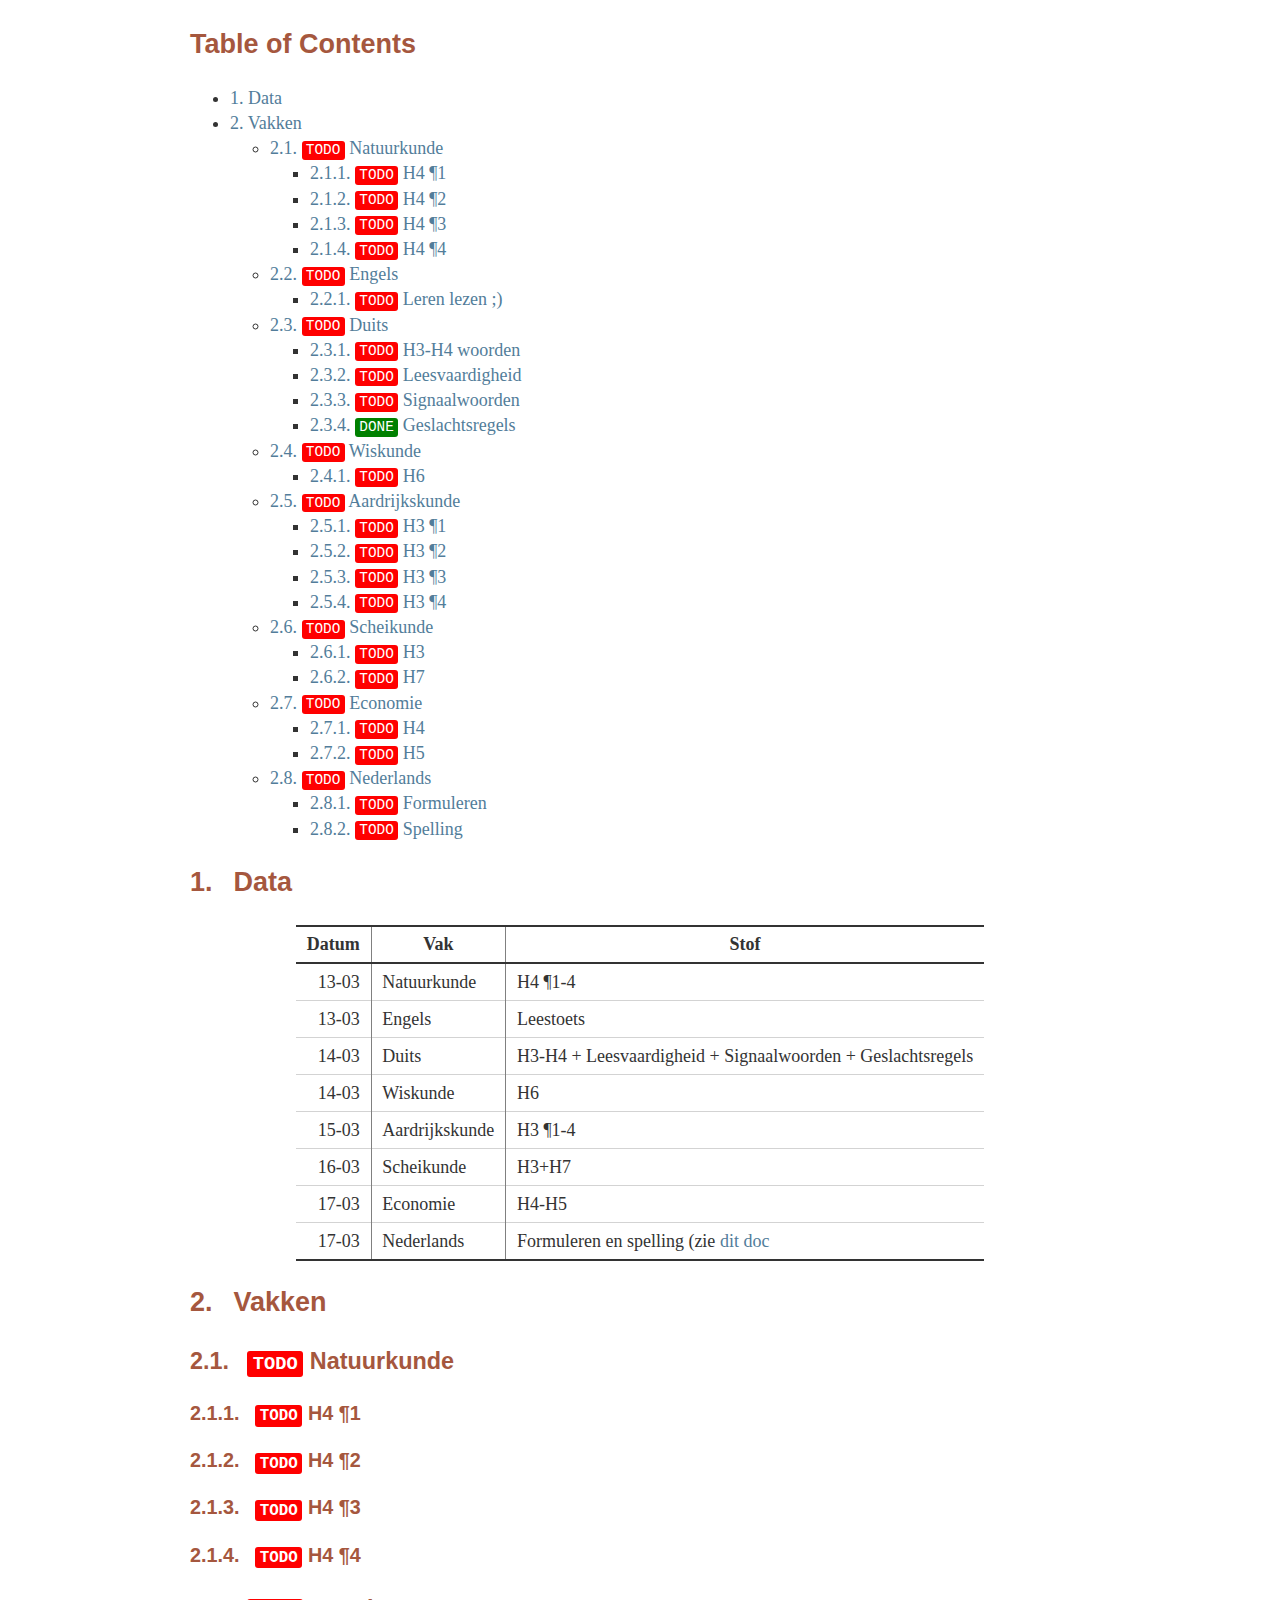
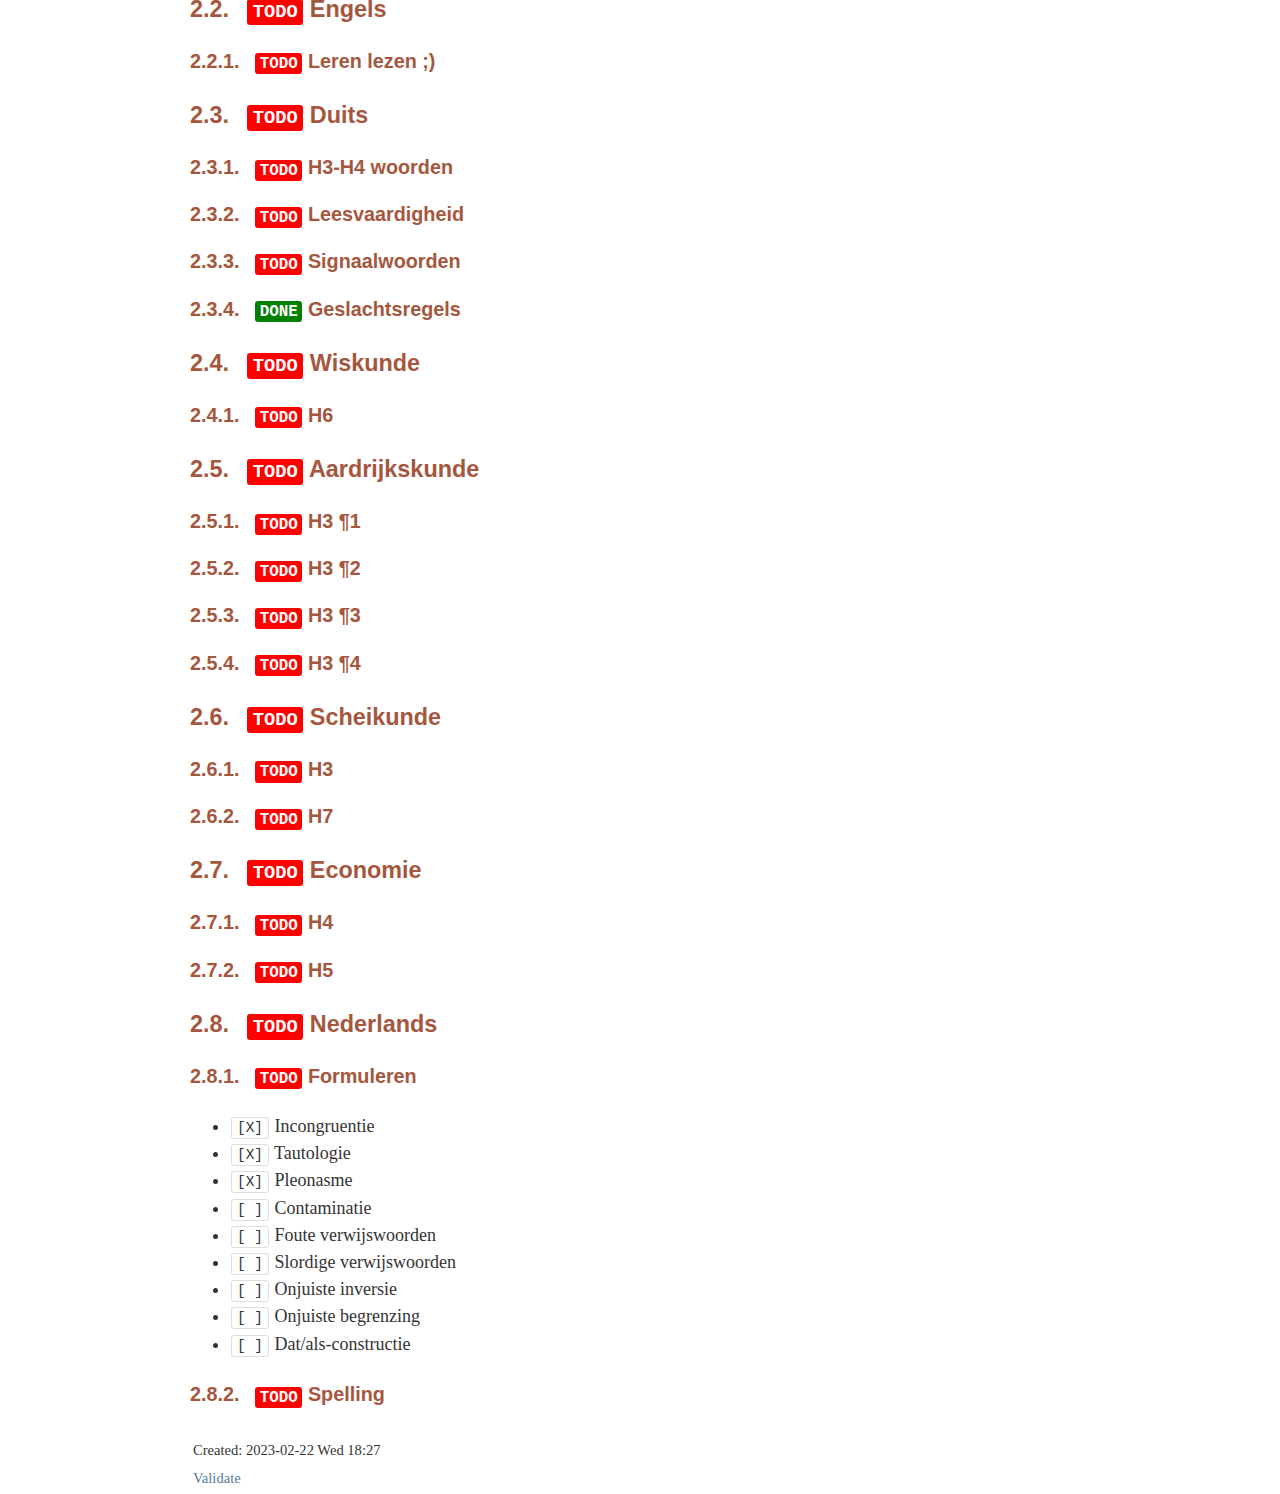
==== 2023/PWW2Plan.html @ 42208f1a "PWW2 plan added" ====
<?xml version="1.0" encoding="utf-8"?>
<!DOCTYPE html PUBLIC "-//W3C//DTD XHTML 1.0 Strict//EN"
"http://www.w3.org/TR/xhtml1/DTD/xhtml1-strict.dtd">
<html xmlns="http://www.w3.org/1999/xhtml" lang="en" xml:lang="en">
<head>
<!-- 2023-02-22 Wed 18:27 -->
<meta http-equiv="Content-Type" content="text/html;charset=utf-8" />
<meta name="viewport" content="width=device-width, initial-scale=1" />
<title>&lrm;</title>
<meta name="generator" content="Org Mode" />
<style>
  #content { max-width: 60em; margin: auto; }
  .title  { text-align: center;
             margin-bottom: .2em; }
  .subtitle { text-align: center;
              font-size: medium;
              font-weight: bold;
              margin-top:0; }
  .todo   { font-family: monospace; color: red; }
  .done   { font-family: monospace; color: green; }
  .priority { font-family: monospace; color: orange; }
  .tag    { background-color: #eee; font-family: monospace;
            padding: 2px; font-size: 80%; font-weight: normal; }
  .timestamp { color: #bebebe; }
  .timestamp-kwd { color: #5f9ea0; }
  .org-right  { margin-left: auto; margin-right: 0px;  text-align: right; }
  .org-left   { margin-left: 0px;  margin-right: auto; text-align: left; }
  .org-center { margin-left: auto; margin-right: auto; text-align: center; }
  .underline { text-decoration: underline; }
  #postamble p, #preamble p { font-size: 90%; margin: .2em; }
  p.verse { margin-left: 3%; }
  pre {
    border: 1px solid #e6e6e6;
    border-radius: 3px;
    background-color: #f2f2f2;
    padding: 8pt;
    font-family: monospace;
    overflow: auto;
    margin: 1.2em;
  }
  pre.src {
    position: relative;
    overflow: auto;
  }
  pre.src:before {
    display: none;
    position: absolute;
    top: -8px;
    right: 12px;
    padding: 3px;
    color: #555;
    background-color: #f2f2f299;
  }
  pre.src:hover:before { display: inline; margin-top: 14px;}
  /* Languages per Org manual */
  pre.src-asymptote:before { content: 'Asymptote'; }
  pre.src-awk:before { content: 'Awk'; }
  pre.src-authinfo::before { content: 'Authinfo'; }
  pre.src-C:before { content: 'C'; }
  /* pre.src-C++ doesn't work in CSS */
  pre.src-clojure:before { content: 'Clojure'; }
  pre.src-css:before { content: 'CSS'; }
  pre.src-D:before { content: 'D'; }
  pre.src-ditaa:before { content: 'ditaa'; }
  pre.src-dot:before { content: 'Graphviz'; }
  pre.src-calc:before { content: 'Emacs Calc'; }
  pre.src-emacs-lisp:before { content: 'Emacs Lisp'; }
  pre.src-fortran:before { content: 'Fortran'; }
  pre.src-gnuplot:before { content: 'gnuplot'; }
  pre.src-haskell:before { content: 'Haskell'; }
  pre.src-hledger:before { content: 'hledger'; }
  pre.src-java:before { content: 'Java'; }
  pre.src-js:before { content: 'Javascript'; }
  pre.src-latex:before { content: 'LaTeX'; }
  pre.src-ledger:before { content: 'Ledger'; }
  pre.src-lisp:before { content: 'Lisp'; }
  pre.src-lilypond:before { content: 'Lilypond'; }
  pre.src-lua:before { content: 'Lua'; }
  pre.src-matlab:before { content: 'MATLAB'; }
  pre.src-mscgen:before { content: 'Mscgen'; }
  pre.src-ocaml:before { content: 'Objective Caml'; }
  pre.src-octave:before { content: 'Octave'; }
  pre.src-org:before { content: 'Org mode'; }
  pre.src-oz:before { content: 'OZ'; }
  pre.src-plantuml:before { content: 'Plantuml'; }
  pre.src-processing:before { content: 'Processing.js'; }
  pre.src-python:before { content: 'Python'; }
  pre.src-R:before { content: 'R'; }
  pre.src-ruby:before { content: 'Ruby'; }
  pre.src-sass:before { content: 'Sass'; }
  pre.src-scheme:before { content: 'Scheme'; }
  pre.src-screen:before { content: 'Gnu Screen'; }
  pre.src-sed:before { content: 'Sed'; }
  pre.src-sh:before { content: 'shell'; }
  pre.src-sql:before { content: 'SQL'; }
  pre.src-sqlite:before { content: 'SQLite'; }
  /* additional languages in org.el's org-babel-load-languages alist */
  pre.src-forth:before { content: 'Forth'; }
  pre.src-io:before { content: 'IO'; }
  pre.src-J:before { content: 'J'; }
  pre.src-makefile:before { content: 'Makefile'; }
  pre.src-maxima:before { content: 'Maxima'; }
  pre.src-perl:before { content: 'Perl'; }
  pre.src-picolisp:before { content: 'Pico Lisp'; }
  pre.src-scala:before { content: 'Scala'; }
  pre.src-shell:before { content: 'Shell Script'; }
  pre.src-ebnf2ps:before { content: 'ebfn2ps'; }
  /* additional language identifiers per "defun org-babel-execute"
       in ob-*.el */
  pre.src-cpp:before  { content: 'C++'; }
  pre.src-abc:before  { content: 'ABC'; }
  pre.src-coq:before  { content: 'Coq'; }
  pre.src-groovy:before  { content: 'Groovy'; }
  /* additional language identifiers from org-babel-shell-names in
     ob-shell.el: ob-shell is the only babel language using a lambda to put
     the execution function name together. */
  pre.src-bash:before  { content: 'bash'; }
  pre.src-csh:before  { content: 'csh'; }
  pre.src-ash:before  { content: 'ash'; }
  pre.src-dash:before  { content: 'dash'; }
  pre.src-ksh:before  { content: 'ksh'; }
  pre.src-mksh:before  { content: 'mksh'; }
  pre.src-posh:before  { content: 'posh'; }
  /* Additional Emacs modes also supported by the LaTeX listings package */
  pre.src-ada:before { content: 'Ada'; }
  pre.src-asm:before { content: 'Assembler'; }
  pre.src-caml:before { content: 'Caml'; }
  pre.src-delphi:before { content: 'Delphi'; }
  pre.src-html:before { content: 'HTML'; }
  pre.src-idl:before { content: 'IDL'; }
  pre.src-mercury:before { content: 'Mercury'; }
  pre.src-metapost:before { content: 'MetaPost'; }
  pre.src-modula-2:before { content: 'Modula-2'; }
  pre.src-pascal:before { content: 'Pascal'; }
  pre.src-ps:before { content: 'PostScript'; }
  pre.src-prolog:before { content: 'Prolog'; }
  pre.src-simula:before { content: 'Simula'; }
  pre.src-tcl:before { content: 'tcl'; }
  pre.src-tex:before { content: 'TeX'; }
  pre.src-plain-tex:before { content: 'Plain TeX'; }
  pre.src-verilog:before { content: 'Verilog'; }
  pre.src-vhdl:before { content: 'VHDL'; }
  pre.src-xml:before { content: 'XML'; }
  pre.src-nxml:before { content: 'XML'; }
  /* add a generic configuration mode; LaTeX export needs an additional
     (add-to-list 'org-latex-listings-langs '(conf " ")) in .emacs */
  pre.src-conf:before { content: 'Configuration File'; }

  table { border-collapse:collapse; }
  caption.t-above { caption-side: top; }
  caption.t-bottom { caption-side: bottom; }
  td, th { vertical-align:top;  }
  th.org-right  { text-align: center;  }
  th.org-left   { text-align: center;   }
  th.org-center { text-align: center; }
  td.org-right  { text-align: right;  }
  td.org-left   { text-align: left;   }
  td.org-center { text-align: center; }
  dt { font-weight: bold; }
  .footpara { display: inline; }
  .footdef  { margin-bottom: 1em; }
  .figure { padding: 1em; }
  .figure p { text-align: center; }
  .equation-container {
    display: table;
    text-align: center;
    width: 100%;
  }
  .equation {
    vertical-align: middle;
  }
  .equation-label {
    display: table-cell;
    text-align: right;
    vertical-align: middle;
  }
  .inlinetask {
    padding: 10px;
    border: 2px solid gray;
    margin: 10px;
    background: #ffffcc;
  }
  #org-div-home-and-up
   { text-align: right; font-size: 70%; white-space: nowrap; }
  textarea { overflow-x: auto; }
  .linenr { font-size: smaller }
  .code-highlighted { background-color: #ffff00; }
  .org-info-js_info-navigation { border-style: none; }
  #org-info-js_console-label
    { font-size: 10px; font-weight: bold; white-space: nowrap; }
  .org-info-js_search-highlight
    { background-color: #ffff00; color: #000000; font-weight: bold; }
  .org-svg { }
</style>
<style type="text/css">
html{font-family:sans-serif;line-height:1.15;-ms-text-size-adjust:100%;-webkit-text-size-adjust:100%}body{margin:0}article,aside,details,figcaption,figure,footer,header,main,menu,nav,section,summary{display:block}audio,canvas,progress,video{display:inline-block}audio:not([controls]){display:none;height:0}progress{vertical-align:baseline}[hidden],template{display:none}a{background-color:transparent;-webkit-text-decoration-skip:objects}a:active,a:hover{outline-width:0}abbr[title]{border-bottom:none;text-decoration:underline;text-decoration:underline dotted}b,strong{font-weight:inherit;font-weight:bolder}dfn{font-style:italic}h1{font-size:2em;margin:.67em 0}mark{background-color:#ff0;color:#000}small{font-size:80%}sub,sup{font-size:75%;line-height:0;position:relative;vertical-align:baseline}sub{bottom:-.25em}sup{top:-.5em}img{border-style:none}svg:not(:root){overflow:hidden}code,kbd,pre,samp{font-family:monospace,monospace;font-size:1em}figure{margin:1em 40px}hr{box-sizing:content-box;height:0;overflow:visible}button,input,optgroup,select,textarea{font:inherit;margin:0}optgroup{font-weight:700}button,input{overflow:visible}button,select{text-transform:none}[type=reset],[type=submit],button,html [type=button]{-webkit-appearance:button}[type=button]::-moz-focus-inner,[type=reset]::-moz-focus-inner,[type=submit]::-moz-focus-inner,button::-moz-focus-inner{border-style:none;padding:0}[type=button]:-moz-focusring,[type=reset]:-moz-focusring,[type=submit]:-moz-focusring,button:-moz-focusring{outline:1px dotted ButtonText}fieldset{border:1px solid silver;margin:0 2px;padding:.35em .625em .75em}legend{box-sizing:border-box;color:inherit;display:table;max-width:100%;padding:0;white-space:normal}textarea{overflow:auto}[type=checkbox],[type=radio]{box-sizing:border-box;padding:0}[type=number]::-webkit-inner-spin-button,[type=number]::-webkit-outer-spin-button{height:auto}[type=search]{-webkit-appearance:textfield;outline-offset:-2px}[type=search]::-webkit-search-cancel-button,[type=search]::-webkit-search-decoration{-webkit-appearance:none}::-webkit-input-placeholder{color:inherit;opacity:.54}::-webkit-file-upload-button{-webkit-appearance:button;font:inherit}body{color:#000;background-color:#fff}.org-alert-high{color:#ff8c00;font-weight:700}.org-alert-low{color:#00008b}.org-alert-moderate{color:gold;font-weight:700}.org-alert-saved-fringe{background-color:#f2f2f2}.org-alert-trivial{color:Dark purple}.org-alert-urgent{color:red;font-weight:700}.org-anzu-match-1{color:#000;background-color:#7fffd4}.org-anzu-match-2{color:#000;background-color:#00ff7f}.org-anzu-match-3{color:#000;background-color:#ff0}.org-anzu-mode-line,.org-anzu-mode-line-no-match{color:#008b00;font-weight:700}.org-anzu-replace-highlight{color:#b0e2ff;background-color:#cd00cd}.org-anzu-replace-to{color:red}.org-bbdb-field-name{color:sienna}.org-bbdb-name{color:#00f}.org-bbdb-organization{color:#b22222}.org-beacon-fallback-background{background-color:#000}.org-biblio-results-header{color:#483d8b;font-size:150%;font-weight:700}.org-bold{font-weight:700}.org-bold-italic{font-weight:700;font-style:italic}.org-bookmark-menu-bookmark{font-weight:700}.org-bookmark-menu-heading{color:#228b22}.org-buffer-menu-buffer{font-weight:700}.org-builtin{color:#483d8b}.org-button{color:#3a5fcd;text-decoration:underline}.org-c-annotation{color:#008b8b}.org-cal-china-x-general-holiday{background-color:#228b22}.org-cal-china-x-important-holiday{background-color:#8b0000}.org-calendar-iso-week{color:pink;font-weight:700}.org-calendar-iso-week-header{color:#0ff}.org-calendar-month-header{color:#00f}.org-calendar-today{text-decoration:underline}.org-calendar-weekday-header{color:#008b8b}.org-calendar-weekend-header{color:#b22222}.org-comint-highlight-input{font-weight:700}.org-comint-highlight-prompt{color:#0000cd}.org-comment,.org-comment-delimiter{color:#b22222}.org-compilation-column-number{color:#8b2252}.org-compilation-error{color:red;font-weight:700}.org-compilation-info{color:#228b22;font-weight:700}.org-compilation-line-number{color:#a020f0}.org-compilation-mode-line-exit{color:#228b22;font-weight:700}.org-compilation-mode-line-fail{color:red;font-weight:700}.org-compilation-mode-line-run,.org-compilation-warning{color:#ff8c00;font-weight:700}.org-completions-annotations{font-style:italic}.org-completions-first-difference{font-weight:700}.org-constant{color:#008b8b}.org-cursor{background-color:#eead0e}.org-custom-button{color:#000;background-color:#d3d3d3}.org-custom-button-mouse{color:#000;background-color:#e5e5e5}.org-custom-button-pressed{color:#000;background-color:#d3d3d3}.org-custom-button-pressed-unraised{color:#8b008b;text-decoration:underline}.org-custom-button-unraised{text-decoration:underline}.org-custom-changed{color:#fff;background-color:#00f}.org-custom-comment{background-color:#d9d9d9}.org-custom-comment-tag{color:#00008b}.org-custom-face-tag{color:#00f;font-weight:700}.org-custom-group-subtitle{font-weight:700}.org-custom-group-tag{color:#00f;font-size:120%;font-weight:700}.org-custom-group-tag-1{color:red;font-size:120%;font-weight:700}.org-custom-invalid{color:#ff0;background-color:red}.org-custom-link{color:#3a5fcd;text-decoration:underline}.org-custom-modified{color:#fff;background-color:#00f}.org-custom-rogue{color:pink;background-color:#000}.org-custom-saved{text-decoration:underline}.org-custom-set{color:#00f;background-color:#fff}.org-custom-state{color:#006400}.org-custom-themed{color:#fff;background-color:#00f}.org-custom-variable-button{font-weight:700;text-decoration:underline}.org-custom-variable-tag{color:#00f;font-weight:700}.org-custom-visibility{color:#3a5fcd;font-size:80%;text-decoration:underline}.org-diary{color:red}.org-diary-anniversary{color:#a020f0}.org-diary-time{color:sienna}.org-dired-async-failures{color:red}.org-dired-async-message{color:#ff0}.org-dired-async-mode-message{color:gold}.org-dired-directory{color:#00f}.org-dired-flagged{color:red;font-weight:700}.org-dired-header{color:#228b22}.org-dired-ignored{color:#7f7f7f}.org-dired-mark{color:#008b8b}.org-dired-marked{color:#ff8c00;font-weight:700}.org-dired-perm-write{color:#b22222}.org-dired-symlink{color:#a020f0}.org-dired-warning{color:red;font-weight:700}.org-doc{color:#8b2252}.org-eldoc-highlight-function-argument{font-weight:700}.org-epa-field-body{font-style:italic}.org-epa-field-name,.org-epa-mark{font-weight:700}.org-epa-mark{color:red}.org-epa-string{color:#00008b}.org-epa-validity-disabled{font-style:italic}.org-epa-validity-high{font-weight:700}.org-epa-validity-low,.org-epa-validity-medium{font-style:italic}.org-error{color:red;font-weight:700}.org-escape-glyph{color:brown}.org-evil-ex-commands{font-style:italic;text-decoration:underline}.org-evil-ex-info{color:red;font-style:italic}.org-evil-ex-lazy-highlight{background-color:#afeeee}.org-evil-ex-search{color:#b0e2ff;background-color:#cd00cd}.org-evil-ex-substitute-matches{background-color:#afeeee}.org-evil-ex-substitute-replacement{color:red;text-decoration:underline}.org-ffap{background-color:#b4eeb4}.org-file-name-shadow{color:#7f7f7f}.org-flycheck-error{text-decoration:underline}.org-flycheck-error-list-checker-name{color:#00f}.org-flycheck-error-list-column-number{color:#008b8b}.org-flycheck-error-list-error{color:red;font-weight:700}.org-flycheck-error-list-filename{color:sienna}.org-flycheck-error-list-highlight{background-color:#b4eeb4}.org-flycheck-error-list-id,.org-flycheck-error-list-id-with-explainer{color:#228b22}.org-flycheck-error-list-info{color:#228b22;font-weight:700}.org-flycheck-error-list-line-number{color:#008b8b}.org-flycheck-error-list-warning{color:#ff8c00;font-weight:700}.org-flycheck-fringe-error{color:red;font-weight:700}.org-flycheck-fringe-info{color:#228b22;font-weight:700}.org-flycheck-fringe-warning{color:#ff8c00;font-weight:700}.org-flycheck-info,.org-flycheck-warning,.org-flyspell-duplicate,.org-flyspell-incorrect{text-decoration:underline}.org-fringe{background-color:#f2f2f2}.org-function-name{color:#00f}.org-glyphless-char{font-size:60%}.org-golden-ratio-scroll-highlight-line{color:#fff;background-color:#53868b;font-weight:700}.org-header-line{color:#333;background-color:#e5e5e5}.org-helm-action{text-decoration:underline}.org-helm-bookmark-addressbook{color:tomato}.org-helm-bookmark-directory{color:#8b0000;background-color:#d3d3d3}.org-helm-bookmark-file{color:#00b2ee}.org-helm-bookmark-file-not-found{color:#6c7b8b}.org-helm-bookmark-gnus{color:#f0f}.org-helm-bookmark-info{color:#0f0}.org-helm-bookmark-man{color:#8b5a00}.org-helm-bookmark-w3m{color:#ff0}.org-helm-buffer-archive{color:gold}.org-helm-buffer-directory{color:#8b0000;background-color:#d3d3d3}.org-helm-buffer-file{color:#483d8b}.org-helm-buffer-modified{color:#b22222}.org-helm-buffer-not-saved{color:#ee6363}.org-helm-buffer-process{color:#cd6839}.org-helm-buffer-saved-out{color:red;background-color:#000}.org-helm-buffer-size{color:#708090}.org-helm-candidate-number,.org-helm-candidate-number-suspended{color:#000;background-color:#faffb5}.org-helm-delete-async-message{color:#ff0}.org-helm-etags-file{color:#8b814c;text-decoration:underline}.org-helm-ff-denied{color:red;background-color:#000}.org-helm-ff-directory{color:#8b0000;background-color:#d3d3d3}.org-helm-ff-dirs{color:#00f}.org-helm-ff-dotted-directory{color:#000;background-color:#696969}.org-helm-ff-dotted-symlink-directory{color:#ff8c00;background-color:#696969}.org-helm-ff-executable{color:#0f0}.org-helm-ff-file{color:#483d8b}.org-helm-ff-invalid-symlink{color:#000;background-color:red}.org-helm-ff-pipe{color:#ff0;background-color:#000}.org-helm-ff-prefix{color:#000;background-color:#ff0}.org-helm-ff-socket{color:#ff1493}.org-helm-ff-suid{color:#fff;background-color:red}.org-helm-ff-symlink{color:#b22222}.org-helm-ff-truename{color:#8b2252}.org-helm-grep-cmd-line{color:#228b22}.org-helm-grep-file{color:#8a2be2;text-decoration:underline}.org-helm-grep-finish{color:#0f0}.org-helm-grep-lineno{color:#ff7f00}.org-helm-grep-match{color:#b00000}.org-helm-header{color:#333;background-color:#e5e5e5}.org-helm-header-line-left-margin{color:#000;background-color:#ff0}.org-helm-helper{color:#333;background-color:#e5e5e5}.org-helm-history-deleted{color:#000;background-color:red}.org-helm-history-remote{color:#ff6a6a}.org-helm-lisp-completion-info{color:red}.org-helm-lisp-show-completion{background-color:#2f4f4f}.org-helm-locate-finish{color:#0f0}.org-helm-m-x-key{color:orange;text-decoration:underline}.org-helm-match{color:#b00000}.org-helm-match-item{color:#b0e2ff;background-color:#cd00cd}.org-helm-minibuffer-prompt{color:#0000cd}.org-helm-moccur-buffer{color:#00ced1;text-decoration:underline}.org-helm-non-file-buffer{font-style:italic}.org-helm-prefarg{color:red}.org-helm-resume-need-update{background-color:red}.org-helm-selection{background-color:#097209}.org-helm-selection-line{background-color:#b4eeb4}.org-helm-separator{color:#ffbfb5}.org-helm-source-header{color:#000;background-color:#abd7f0;font-size:130%;font-weight:700}.org-helm-visible-mark{background-color:#d1f5ea}.org-help-argument-name{font-style:italic}.org-highlight{background-color:#b4eeb4}.org-highlight-indent-guides-character{color:#e6e6e6}.org-highlight-indent-guides-even{background-color:#e6e6e6}.org-highlight-indent-guides-odd{background-color:#f3f3f3}.org-highlight-indent-guides-stack-character{color:#ccc}.org-highlight-indent-guides-stack-even{background-color:#ccc}.org-highlight-indent-guides-stack-odd{background-color:#d9d9d9}.org-highlight-indent-guides-top-character{color:#b3b3b3}.org-highlight-indent-guides-top-even{background-color:#b3b3b3}.org-highlight-indent-guides-top-odd{background-color:silver}.org-highlight-numbers-number{color:#008b8b}.org-hl-line{background-color:#b4eeb4}.org-holiday{background-color:pink}.org-hydra-face-amaranth{color:#e52b50;font-weight:700}.org-hydra-face-blue{color:#00f;font-weight:700}.org-hydra-face-pink{color:#ff6eb4;font-weight:700}.org-hydra-face-red{color:red;font-weight:700}.org-hydra-face-teal{color:#367588;font-weight:700}.org-ido-first-match{font-weight:700}.org-ido-incomplete-regexp{color:red;font-weight:700}.org-ido-indicator{color:#ff0;background-color:red}.org-ido-only-match{color:#228b22}.org-ido-subdir{color:red}.org-ido-virtual{color:#483d8b}.org-info-header-node{color:brown;font-weight:700;font-style:italic}.org-info-header-xref{color:#3a5fcd;text-decoration:underline}.org-info-index-match{background-color:#ff0}.org-info-menu-header{font-weight:700}.org-info-menu-star{color:red}.org-info-node{color:brown;font-weight:700;font-style:italic}.org-info-title-1{font-size:172%;font-weight:700}.org-info-title-2{font-size:144%;font-weight:700}.org-info-title-3{font-size:120%;font-weight:700}.org-info-title-4{font-weight:700}.org-info-xref{color:#3a5fcd;text-decoration:underline}.org-isearch{color:#b0e2ff;background-color:#cd00cd}.org-isearch-fail{background-color:#ffc1c1}.org-italic{font-style:italic}.org-keyword{color:#a020f0}.org-lazy-highlight{background-color:#afeeee}.org-link{color:#3a5fcd;text-decoration:underline}.org-link-visited{color:#8b008b;text-decoration:underline}.org-lv-separator{background-color:#ccc}.org-match{background-color:#ff0}.org-mcXcursor-bar{background-color:#000}.org-mcXregion{background-color:gtk_selection_bg_color}.org-me-dired-dim-0{color:#b3b3b3}.org-me-dired-dim-1{color:#7f7f7f}.org-me-dired-executable{color:#0f0}.org-message-cited-text{color:red}.org-message-header-cc{color:#191970}.org-message-header-name{color:#6495ed}.org-message-header-newsgroups{color:#00008b;font-weight:700;font-style:italic}.org-message-header-other{color:#4682b4}.org-message-header-subject{color:navy;font-weight:700}.org-message-header-to{color:#191970;font-weight:700}.org-message-header-xheader{color:#00f}.org-message-mml{color:#228b22}.org-message-separator{color:brown}.org-minibuffer-prompt{color:#0000cd}.org-mm-command-output{color:#cd0000}.org-mode-line{color:#000;background-color:#bfbfbf}.org-mode-line-buffer-id,.org-mode-line-buffer-id-inactive,.org-mode-line-emphasis{font-weight:700}.org-mode-line-inactive{color:#333;background-color:#e5e5e5}.org-mu4e-attach-number{color:sienna;font-weight:700}.org-mu4e-cited-1{color:#483d8b;font-style:italic}.org-mu4e-cited-2{color:#5cacee;font-style:italic}.org-mu4e-cited-3{color:sienna;font-style:italic}.org-mu4e-cited-4{color:#a020f0;font-style:italic}.org-mu4e-cited-5,.org-mu4e-cited-6{color:#b22222;font-style:italic}.org-mu4e-cited-7{color:#228b22;font-style:italic}.org-mu4e-compose-header,.org-mu4e-compose-separator{color:brown;font-style:italic}.org-mu4e-contact{color:sienna}.org-mu4e-context{color:#006400;font-weight:700}.org-mu4e-draft{color:#8b2252}.org-mu4e-flagged{color:#008b8b;font-weight:700}.org-mu4e-footer{color:#b22222}.org-mu4e-forwarded{color:#483d8b}.org-mu4e-header{color:#000;background-color:#fff}.org-mu4e-header-highlight{background-color:#000;font-weight:700;text-decoration:underline}.org-mu4e-header-key{color:#6495ed;font-weight:700}.org-mu4e-header-marks{color:#483d8b}.org-mu4e-header-title,.org-mu4e-header-value{color:#228b22}.org-mu4e-highlight{background-color:#b4eeb4}.org-mu4e-link{color:#3a5fcd;text-decoration:underline}.org-mu4e-modeline{color:#8b4500;font-weight:700}.org-mu4e-moved{color:#b22222;font-style:italic}.org-mu4e-ok{color:#b22222;font-weight:700}.org-mu4e-region-code{background-color:#2f4f4f}.org-mu4e-replied,.org-mu4e-special-header-value{color:#483d8b}.org-mu4e-system{color:#b22222;font-style:italic}.org-mu4e-title{color:#228b22;font-weight:700}.org-mu4e-trashed{color:#b22222;text-decoration:line-through}.org-mu4e-unread{color:#a020f0;font-weight:700}.org-mu4e-url-number{color:#008b8b;font-weight:700}.org-mu4e-view-body{color:#000;background-color:#fff}.org-mu4e-warning{color:red;font-weight:700}.org-next-error{background-color:gtk_selection_bg_color}.org-nobreak-space{color:brown;text-decoration:underline}.org-org-agenda-calendar-event,.org-org-agenda-calendar-sexp{color:#000;background-color:#fff}.org-org-agenda-clocking{background-color:#ff0}.org-org-agenda-column-dateline{background-color:#e5e5e5}.org-org-agenda-current-time{color:#b8860b}.org-org-agenda-date{color:#00f}.org-org-agenda-date-today{color:#00f;font-weight:700;font-style:italic}.org-org-agenda-date-weekend{color:#00f;font-weight:700}.org-org-agenda-diary{color:#000;background-color:#fff}.org-org-agenda-dimmed-todo{color:#7f7f7f}.org-org-agenda-done{color:#228b22}.org-org-agenda-filter-category,.org-org-agenda-filter-effort,.org-org-agenda-filter-regexp,.org-org-agenda-filter-tags{color:#000;background-color:#bfbfbf}.org-org-agenda-restriction-lock{background-color:#eee}.org-org-agenda-structure{color:#00f}.org-org-archived{color:#7f7f7f}.org-org-block{color:#7f7f7f}.org-org-block-begin-line,.org-org-block-end-line{color:#b22222}.org-org-checkbox{font-weight:700}.org-org-checkbox-statistics-done{color:#228b22;font-weight:700}.org-org-checkbox-statistics-todo{color:red;font-weight:700}.org-org-clock-overlay{color:#000;background-color:#d3d3d3}.org-org-code{color:#7f7f7f}.org-org-column,.org-org-column-title{background-color:#e5e5e5}.org-org-column-title{font-weight:700;text-decoration:underline}.org-org-date{color:#bfaf87;text-decoration:underline}.org-org-date-selected{color:red}.org-org-default{color:#000;background-color:#fff}.org-org-document-info{color:#191970}.org-org-document-info-keyword{color:#7f7f7f}.org-org-document-title{color:#191970;font-weight:700}.org-org-done{color:#228b22;font-weight:700}.org-org-drawer{color:#00f}.org-org-ellipsis{color:#b8860b;text-decoration:underline}.org-org-footnote{color:#96b4cd;text-decoration:underline}.org-org-formula{color:#b22222}.org-org-habit-alert{background-color:#f5f946}.org-org-habit-alert-future{background-color:#fafca9}.org-org-habit-clear{background-color:#8270f9}.org-org-habit-clear-future{background-color:#d6e4fc}.org-org-habit-overdue{background-color:#f9372d}.org-org-habit-overdue-future{background-color:#fc9590}.org-org-habit-ready{background-color:#4df946}.org-org-habit-ready-future{background-color:#acfca9}.org-org-headline-done{color:#bc8f8f}.org-org-hide{color:#fff}.org-org-latex-and-related{color:#8b4513}.org-org-level-1{color:#edd1c5}.org-org-level-2{color:#ebebb7}.org-org-level-3{color:#cce8cc}.org-org-level-4{color:#c9deec}.org-org-level-5{color:#dce3e8}.org-org-level-6{color:#dde6dd}.org-org-level-7{color:#e8e8ce}.org-org-level-8{color:#e8dedb}.org-org-link{color:#c5d2dc;text-decoration:underline}.org-org-list-dt{font-weight:700}.org-org-macro{color:#8b4513}.org-org-meta-line{color:#b22222}.org-org-mode-line-clock{color:#000;background-color:#bfbfbf}.org-org-mode-line-clock-overrun{color:#000;background-color:red}.org-org-priority{color:#a020f0}.org-org-quote{color:#7f7f7f}.org-org-ref-acronym{color:#ee7600;text-decoration:underline}.org-org-ref-cite{color:#c3d5c3;text-decoration:underline}.org-org-ref-glossary{color:#8968cd;text-decoration:underline}.org-org-ref-label{color:#8b008b;text-decoration:underline}.org-org-ref-ref{color:#e1cc96;text-decoration:underline}.org-org-scheduled{color:#006400}.org-org-scheduled-previously{color:#b22222}.org-org-scheduled-today{color:#006400}.org-org-sexp-date{color:#a020f0}.org-org-special-keyword{color:#88949f}.org-org-table{color:#00f}.org-org-tag,.org-org-tag-group{font-weight:700}.org-org-target{text-decoration:underline}.org-org-time-grid{color:#b8860b}.org-org-todo{color:red;font-weight:700}.org-org-upcoming-deadline{color:#b22222}.org-org-verbatim,.org-org-verse{color:#7f7f7f}.org-org-warning{color:red;font-weight:700}.org-outline-1{color:#00f}.org-outline-2{color:sienna}.org-outline-3{color:#a020f0}.org-outline-4{color:#b22222}.org-outline-5{color:#228b22}.org-outline-6{color:#008b8b}.org-outline-7{color:#483d8b}.org-outline-8{color:#8b2252}.org-package-description{color:#000;background-color:#fff}.org-package-name{color:#3a5fcd;text-decoration:underline}.org-package-status-avail-obso{color:#b22222}.org-package-status-available{color:#000;background-color:#fff}.org-package-status-built-in{color:#483d8b}.org-package-status-dependency{color:#b22222}.org-package-status-disabled{color:red;font-weight:700}.org-package-status-external{color:#483d8b}.org-package-status-held{color:#008b8b}.org-package-status-incompat,.org-package-status-installed{color:#b22222}.org-package-status-unsigned{color:red;font-weight:700}.org-pdf-isearch-batch{background-color:#ff0}.org-pdf-isearch-lazy{background-color:#afeeee}.org-pdf-isearch-match{color:#b0e2ff;background-color:#cd00cd}.org-pdf-occur-document{color:#8b2252}.org-pdf-occur-page{color:#228b22}.org-pdf-view-rectangle{background-color:#b4eeb4}.org-pdf-view-region{background-color:gtk_selection_bg_color}.org-powerline-active0{color:#000;background-color:#bfbfbf}.org-powerline-active1{color:#fff;background-color:#2b2b2b}.org-powerline-active2{color:#fff;background-color:#666}.org-powerline-inactive0{color:#333;background-color:#e5e5e5}.org-powerline-inactive1{color:#333;background-color:#1c1c1c}.org-powerline-inactive2{color:#333;background-color:#333}.org-preprocessor{color:#483d8b}.org-query-replace{color:#b0e2ff;background-color:#cd00cd}.org-rainbow-delimiters-depth-1{color:#ffdead}.org-rainbow-delimiters-depth-2{color:#00bfff}.org-rainbow-delimiters-depth-3{color:#ffdead}.org-rainbow-delimiters-depth-4{color:#00bfff}.org-rainbow-delimiters-depth-5{color:#ffdead}.org-rainbow-delimiters-depth-6{color:#00bfff}.org-rainbow-delimiters-depth-7{color:#ffdead}.org-rainbow-delimiters-depth-8{color:#00bfff}.org-rainbow-delimiters-depth-9{color:#ffdead}.org-rainbow-delimiters-unmatched{color:#88090b}.org-reb-match-0{background-color:#add8e6}.org-reb-match-1{background-color:#7fffd4}.org-reb-match-2{background-color:#00ff7f}.org-reb-match-3{background-color:#ff0}.org-rectangle-preview{background-color:gtk_selection_bg_color}.org-regexp-grouping-backslash,.org-regexp-grouping-construct{font-weight:700}.org-region{background-color:gtk_selection_bg_color}.org-secondary-selection{background-color:#ff0}.org-semantic-highlight-edits,.org-semantic-highlight-func-current-tag{background-color:#e5e5e5}.org-semantic-unmatched-syntax{text-decoration:underline}.org-sgml-namespace{color:#483d8b}.org-sh-escaped-newline{color:#8b2252}.org-sh-heredoc{color:#ee0}.org-sh-quoted-exec{color:#f0f}.org-shadow{color:#7f7f7f}.org-show-paren-match{background-color:#40e0d0}.org-show-paren-mismatch{color:#fff;background-color:#a020f0}.org-sp-pair-overlay,.org-sp-show-pair-enclosing{background-color:#b4eeb4}.org-sp-show-pair-match{background-color:#40e0d0}.org-sp-show-pair-mismatch{color:#fff;background-color:#a020f0}.org-sp-wrap-overlay{background-color:#b4eeb4}.org-sp-wrap-overlay-closing-pair{color:red;background-color:#b4eeb4}.org-sp-wrap-overlay-opening-pair{color:#0f0;background-color:#b4eeb4}.org-sp-wrap-tag-overlay{background-color:#b4eeb4}.org-spaceline-flycheck-error{color:#fc5c94;background-color:#333}.org-spaceline-flycheck-info{color:#8de6f7;background-color:#333}.org-spaceline-flycheck-warning{color:#f3ea98;background-color:#333}.org-spaceline-python-venv{color:#fbf}.org-speedbar-button{color:#008b00}.org-speedbar-directory{color:#00008b}.org-speedbar-file{color:#008b8b}.org-speedbar-highlight{background-color:#0f0}.org-speedbar-selected{color:red;text-decoration:underline}.org-speedbar-separator{color:#fff;background-color:#00f;text-decoration:overline}.org-speedbar-tag{color:brown}.org-string{color:#8b2252}.org-success{color:#228b22;font-weight:700}.org-table-cell{color:#e5e5e5;background-color:#00f}.org-tex-math{color:#8b2252}.org-tool-bar{color:#000;background-color:#bfbfbf}.org-tooltip{color:#000;background-color:#ffffe0}.org-trailing-whitespace{background-color:red}.org-tty-menu-disabled{color:#d3d3d3;background-color:#00f}.org-tty-menu-enabled{color:#ff0;background-color:#00f;font-weight:700}.org-tty-menu-selected{background-color:red}.org-type{color:#228b22}.org-underline{text-decoration:underline}.org-undo-tree-visualizer-active-branch{color:#000;font-weight:700}.org-undo-tree-visualizer-current{color:red}.org-undo-tree-visualizer-default{color:#bebebe}.org-undo-tree-visualizer-register{color:#ff0}.org-undo-tree-visualizer-unmodified{color:#0ff}.org-variable-name{color:sienna}.org-vhlXdefault{background-color:#ff0}.org-warning{color:#ff8c00;font-weight:700}.org-warning-1{color:red;font-weight:700}.org-wgrep{color:#fff;background-color:#228b22}.org-wgrep-delete{color:pink;background-color:#228b22}.org-wgrep-done{color:#00f}.org-wgrep-file{color:#fff;background-color:#228b22}.org-wgrep-reject{color:red;font-weight:700}.org-which-key-command-description{color:#00f}.org-which-key-docstring{color:#b22222}.org-which-key-group-description{color:#a020f0}.org-which-key-highlighted-command{color:#00f;text-decoration:underline}.org-which-key-key{color:#008b8b}.org-which-key-local-map-description{color:#00f}.org-which-key-note,.org-which-key-separator{color:#b22222}.org-which-key-special-key{color:#008b8b;font-weight:700}.org-whitespace-big-indent{color:#b22222;background-color:red}.org-whitespace-empty{color:#b22222;background-color:#ff0}.org-whitespace-hspace{color:#d3d3d3;background-color:#cdc9a5}.org-whitespace-indentation{color:#b22222;background-color:#ff0}.org-whitespace-line{color:violet;background-color:#333}.org-whitespace-newline{color:#d3d3d3}.org-whitespace-space{color:#d3d3d3;background-color:#ffffe0}.org-whitespace-space-after-tab{color:#b22222;background-color:#ff0}.org-whitespace-space-before-tab{color:#b22222;background-color:#ff8c00}.org-whitespace-tab{color:#d3d3d3;background-color:beige}.org-whitespace-trailing{color:#ff0;background-color:red;font-weight:700}.org-widget-button{font-weight:700}.org-widget-button-pressed{color:red}.org-widget-documentation{color:#006400}.org-widget-field{background-color:#d9d9d9}.org-widget-inactive{color:#7f7f7f}.org-widget-single-line-field{background-color:#d9d9d9}.org-window-divider{color:#999}.org-window-divider-first-pixel{color:#ccc}.org-window-divider-last-pixel{color:#666}a{color:inherit;background-color:inherit;font:inherit;text-decoration:inherit}a:hover{text-decoration:underline}body{width:95%;margin:2% auto;font-size:14px;line-height:1.4em;font-family:Georgia,serif;color:#333}@media screen and (min-width:600px){body{font-size:18px}}@media screen and (min-width:910px){body{width:900px}}::selection{background:#d6edff}p{margin:1em auto}dl,ol,ul{margin:0 auto}.title{text-align:center;margin:.8em auto;color:#000}.subtitle{text-align:center;font-size:1.1em;line-height:1.4;font-weight:700;margin:1em auto}.abstract{margin:auto;width:80%;font-style:italic}.abstract p:last-of-type:before{content:"    ";white-space:pre}.status{font-size:90%;margin:2em auto}[class^=section-number-]{margin-right:.5em}[id^=orgheadline]{clear:both}#footnotes{font-size:90%}.footpara{display:inline;margin:.2em auto}.footdef{margin-bottom:1em}.footdef sup{padding-right:.5em}a{color:#527d9a;text-decoration:none}a:hover{color:#035;border-bottom:1px dotted}figure{padding:0;margin:1em auto;text-align:center}img{max-width:100%;vertical-align:middle}.MathJax_Display{margin:0!important;width:90%!important}h1,h2,h3,h4,h5,h6{color:#a5573e;line-height:1em;font-family:Helvetica,sans-serif}h1,h2,h3{line-height:1.4em}h4,h5,h6{font-size:1em}@media screen and (min-width:600px){h1{font-size:2em}h2{font-size:1.5em}h3{font-size:1.3em}h1,h2,h3{line-height:1.4em}h4,h5,h6{font-size:1.1em}}dt{font-weight:700}table{margin:1em auto;border-top:2px solid;border-bottom:2px solid;border-collapse:collapse}thead{border-bottom:2px solid}table td+td,table th+th{border-left:1px solid grey}table tr{border-top:1px solid #d3d3d3}td,th{padding:.3em .6em;vertical-align:middle}caption.t-above{caption-side:top}caption.t-bottom{caption-side:bottom}caption{margin-bottom:.3em}figcaption{margin-top:.3em}th.org-center,th.org-left,th.org-right{text-align:center}td.org-right{text-align:right}td.org-left{text-align:left}td.org-center{text-align:center}blockquote{margin:1em 2em;padding-left:1em;border-left:3px solid #ccc}kbd{background-color:#f7f7f7;font-size:80%;margin:0 .1em;padding:.1em .6em}.todo{background-color:red;color:#fff;padding:.1em .3em;border-radius:3px;background-clip:padding-box;font-size:80%;font-family:Lucida Console,monospace;line-height:1}.done{background-color:green;color:#fff;padding:.1em .3em;border-radius:3px;background-clip:padding-box;font-size:80%;font-family:Lucida Console,monospace;line-height:1}.priority{color:orange;font-family:Lucida Console,monospace}#table-of-contents li{clear:both}.tag{font-family:Lucida Console,monospace;font-size:.7em;font-weight:400}.tag span{padding:.3em;float:right;margin-right:.5em;border:1px solid #bbb;border-radius:3px;background-clip:padding-box;color:#333;background-color:#eee;line-height:1}.timestamp{color:#bebebe;font-size:90%}.timestamp-kwd{color:#5f9ea0}.org-right{margin-left:auto;margin-right:0;text-align:right}.org-left{margin-left:0;margin-right:auto;text-align:left}.org-center{margin-left:auto;margin-right:auto;text-align:center}.underline{text-decoration:underline}#postamble p,#preamble p{font-size:90%;margin:.2em}p.verse{margin-left:3%}:not(pre)>code{padding:2px 5px;margin:auto 1px;border:1px solid #ddd;border-radius:3px;background-clip:padding-box;color:#333;font-size:80%}.org-src-container{border:1px solid #ccc;box-shadow:3px 3px 3px #eee;font-family:Lucida Console,monospace;font-size:80%;margin:1em auto;padding:.1em .5em;position:relative}.org-src-container>pre{overflow:auto}.org-src-container>pre:before{display:block;position:absolute;background-color:#b3b3b3;top:0;right:0;padding:0 .5em;border-bottom-left-radius:8px;border:0;color:#fff;font-size:80%}.org-src-container>pre.src-sh:before{content:"sh"}.org-src-container>pre.src-bash:before{content:"bash"}.org-src-container>pre.src-emacs-lisp:before{content:"Emacs Lisp"}.org-src-container>pre.src-R:before{content:"R"}.org-src-container>pre.src-cpp:before{content:"C++"}.org-src-container>pre.src-c:before{content:"C"}.org-src-container>pre.src-html:before{content:"HTML"}.org-src-container>pre.src-javascript:before,.org-src-container>pre.src-js:before{content:"Javascript"}// More languages 0% http://orgmode.org/worg/org-contrib/babel/languages.html .org-src-container>pre.src-abc:before{content:"ABC"}.org-src-container>pre.src-asymptote:before{content:"Asymptote"}.org-src-container>pre.src-awk:before{content:"Awk"}.org-src-container>pre.src-C:before{content:"C"}.org-src-container>pre.src-calc:before{content:"Calc"}.org-src-container>pre.src-clojure:before{content:"Clojure"}.org-src-container>pre.src-comint:before{content:"comint"}.org-src-container>pre.src-css:before{content:"CSS"}.org-src-container>pre.src-D:before{content:"D"}.org-src-container>pre.src-ditaa:before{content:"Ditaa"}.org-src-container>pre.src-dot:before{content:"Dot"}.org-src-container>pre.src-ebnf:before{content:"ebnf"}.org-src-container>pre.src-forth:before{content:"Forth"}.org-src-container>pre.src-F90:before{content:"Fortran"}.org-src-container>pre.src-gnuplot:before{content:"Gnuplot"}.org-src-container>pre.src-haskell:before{content:"Haskell"}.org-src-container>pre.src-io:before{content:"Io"}.org-src-container>pre.src-java:before{content:"Java"}.org-src-container>pre.src-latex:before{content:"LaTeX"}.org-src-container>pre.src-ledger:before{content:"Ledger"}.org-src-container>pre.src-ly:before{content:"Lilypond"}.org-src-container>pre.src-lisp:before{content:"Lisp"}.org-src-container>pre.src-makefile:before{content:"Make"}.org-src-container>pre.src-matlab:before{content:"Matlab"}.org-src-container>pre.src-max:before{content:"Maxima"}.org-src-container>pre.src-mscgen:before{content:"Mscgen"}.org-src-container>pre.src-Caml:before{content:"Objective"}.org-src-container>pre.src-octave:before{content:"Octave"}.org-src-container>pre.src-org:before{content:"Org"}.org-src-container>pre.src-perl:before{content:"Perl"}.org-src-container>pre.src-picolisp:before{content:"Picolisp"}.org-src-container>pre.src-plantuml:before{content:"PlantUML"}.org-src-container>pre.src-python:before{content:"Python"}.org-src-container>pre.src-ruby:before{content:"Ruby"}.org-src-container>pre.src-sass:before{content:"Sass"}.org-src-container>pre.src-scala:before{content:"Scala"}.org-src-container>pre.src-scheme:before{content:"Scheme"}.org-src-container>pre.src-screen:before{content:"Screen"}.org-src-container>pre.src-sed:before{content:"Sed"}.org-src-container>pre.src-shell:before{content:"shell"}.org-src-container>pre.src-shen:before{content:"Shen"}.org-src-container>pre.src-sql:before{content:"SQL"}.org-src-container>pre.src-sqlite:before{content:"SQLite"}.org-src-container>pre.src-stan:before{content:"Stan"}.org-src-container>pre.src-vala:before{content:"Vala"}.org-src-container>pre.src-axiom:before{content:"Axiom"}.org-src-container>pre.src-browser:before{content:"HTML"}.org-src-container>pre.src-cypher:before{content:"Neo4j"}.org-src-container>pre.src-elixir:before{content:"Elixir"}.org-src-container>pre.src-request:before{content:"http"}.org-src-container>pre.src-ipython:before{content:"iPython"}.org-src-container>pre.src-kotlin:before{content:"Kotlin"}.org-src-container>pre.src-Flavored Erlang lfe:before{content:"Lisp"}.org-src-container>pre.src-mongo:before{content:"MongoDB"}.org-src-container>pre.src-prolog:before{content:"Prolog"}.org-src-container>pre.src-rec:before{content:"rec"}.org-src-container>pre.src-ML sml:before{content:"Standard"}.org-src-container>pre.src-Translate translate:before{content:"Google"}.org-src-container>pre.src-typescript:before{content:"Typescript"}.org-src-container>pre.src-rust:before{content:"Rust"}.inlinetask{background:#ffc;border:2px solid grey;margin:10px;padding:10px}#org-div-home-and-up{font-size:70%;text-align:right;white-space:nowrap}.linenr{font-size:90%}.code-highlighted{background-color:#ff0}#bibliography{font-size:90%}#bibliography table{width:100%}.creator{display:block}@media screen and (min-width:600px){.creator{display:inline;float:right}}
</style>
</head>
<body>
<div id="content" class="content">
<div id="table-of-contents" role="doc-toc">
<h2>Table of Contents</h2>
<div id="text-table-of-contents" role="doc-toc">
<ul>
<li><a href="#orga16fe0c">1. Data</a></li>
<li><a href="#org5cc9df3">2. Vakken</a>
<ul>
<li><a href="#org74e3ca3">2.1. <span class="todo TODO">TODO</span> Natuurkunde</a>
<ul>
<li><a href="#org7f508ee">2.1.1. <span class="todo TODO">TODO</span> H4 ¶1</a></li>
<li><a href="#orgc6113a5">2.1.2. <span class="todo TODO">TODO</span> H4 ¶2</a></li>
<li><a href="#org61171a0">2.1.3. <span class="todo TODO">TODO</span> H4 ¶3</a></li>
<li><a href="#orgc330c47">2.1.4. <span class="todo TODO">TODO</span> H4 ¶4</a></li>
</ul>
</li>
<li><a href="#org6939dc6">2.2. <span class="todo TODO">TODO</span> Engels</a>
<ul>
<li><a href="#orgd4a8f37">2.2.1. <span class="todo TODO">TODO</span> Leren lezen ;)</a></li>
</ul>
</li>
<li><a href="#org2ddd175">2.3. <span class="todo TODO">TODO</span> Duits</a>
<ul>
<li><a href="#orgb6246d2">2.3.1. <span class="todo TODO">TODO</span> H3-H4 woorden</a></li>
<li><a href="#orgf14d7a7">2.3.2. <span class="todo TODO">TODO</span> Leesvaardigheid</a></li>
<li><a href="#org7f40c19">2.3.3. <span class="todo TODO">TODO</span> Signaalwoorden</a></li>
<li><a href="#org29848cc">2.3.4. <span class="done DONE">DONE</span> Geslachtsregels</a></li>
</ul>
</li>
<li><a href="#org0890391">2.4. <span class="todo TODO">TODO</span> Wiskunde</a>
<ul>
<li><a href="#org704a2ce">2.4.1. <span class="todo TODO">TODO</span> H6</a></li>
</ul>
</li>
<li><a href="#org906ec99">2.5. <span class="todo TODO">TODO</span> Aardrijkskunde</a>
<ul>
<li><a href="#org4ebed94">2.5.1. <span class="todo TODO">TODO</span> H3 ¶1</a></li>
<li><a href="#org54185de">2.5.2. <span class="todo TODO">TODO</span> H3 ¶2</a></li>
<li><a href="#org6c087b3">2.5.3. <span class="todo TODO">TODO</span> H3 ¶3</a></li>
<li><a href="#orgd30cf2d">2.5.4. <span class="todo TODO">TODO</span> H3 ¶4</a></li>
</ul>
</li>
<li><a href="#orgb71c4eb">2.6. <span class="todo TODO">TODO</span> Scheikunde</a>
<ul>
<li><a href="#orgf2fa842">2.6.1. <span class="todo TODO">TODO</span> H3</a></li>
<li><a href="#org35984de">2.6.2. <span class="todo TODO">TODO</span> H7</a></li>
</ul>
</li>
<li><a href="#org48431a1">2.7. <span class="todo TODO">TODO</span> Economie</a>
<ul>
<li><a href="#orge87dbfb">2.7.1. <span class="todo TODO">TODO</span> H4</a></li>
<li><a href="#org3506409">2.7.2. <span class="todo TODO">TODO</span> H5</a></li>
</ul>
</li>
<li><a href="#org72982f2">2.8. <span class="todo TODO">TODO</span> Nederlands</a>
<ul>
<li><a href="#orgd62f450">2.8.1. <span class="todo TODO">TODO</span> Formuleren</a></li>
<li><a href="#orgd6e4779">2.8.2. <span class="todo TODO">TODO</span> Spelling</a></li>
</ul>
</li>
</ul>
</li>
</ul>
</div>
</div>
<div id="outline-container-orga16fe0c" class="outline-2">
<h2 id="orga16fe0c"><span class="section-number-2">1.</span> Data</h2>
<div class="outline-text-2" id="text-1">
<table border="2" cellspacing="0" cellpadding="6" rules="groups" frame="hsides">


<colgroup>
<col  class="org-right" />

<col  class="org-left" />

<col  class="org-left" />
</colgroup>
<thead>
<tr>
<th scope="col" class="org-right">Datum</th>
<th scope="col" class="org-left">Vak</th>
<th scope="col" class="org-left">Stof</th>
</tr>
</thead>
<tbody>
<tr>
<td class="org-right">13-03</td>
<td class="org-left">Natuurkunde</td>
<td class="org-left">H4 ¶1-4</td>
</tr>

<tr>
<td class="org-right">13-03</td>
<td class="org-left">Engels</td>
<td class="org-left">Leestoets</td>
</tr>

<tr>
<td class="org-right">14-03</td>
<td class="org-left">Duits</td>
<td class="org-left">H3-H4 + Leesvaardigheid + Signaalwoorden + Geslachtsregels</td>
</tr>

<tr>
<td class="org-right">14-03</td>
<td class="org-left">Wiskunde</td>
<td class="org-left">H6</td>
</tr>

<tr>
<td class="org-right">15-03</td>
<td class="org-left">Aardrijkskunde</td>
<td class="org-left">H3 ¶1-4</td>
</tr>

<tr>
<td class="org-right">16-03</td>
<td class="org-left">Scheikunde</td>
<td class="org-left">H3+H7</td>
</tr>

<tr>
<td class="org-right">17-03</td>
<td class="org-left">Economie</td>
<td class="org-left">H4-H5</td>
</tr>

<tr>
<td class="org-right">17-03</td>
<td class="org-left">Nederlands</td>
<td class="org-left">Formuleren en spelling (zie <a href="https://docs.google.com/document/d/1_g5oPJKXyJBn-56ZhpyMkpPcdlBO5eaoTW-HhwGt_qU/edit">dit doc</a></td>
</tr>
</tbody>
</table>
</div>
</div>
<div id="outline-container-org5cc9df3" class="outline-2">
<h2 id="org5cc9df3"><span class="section-number-2">2.</span> Vakken</h2>
<div class="outline-text-2" id="text-2">
</div>
<div id="outline-container-org74e3ca3" class="outline-3">
<h3 id="org74e3ca3"><span class="section-number-3">2.1.</span> <span class="todo TODO">TODO</span> Natuurkunde</h3>
<div class="outline-text-3" id="text-2-1">
</div>
<div id="outline-container-org7f508ee" class="outline-4">
<h4 id="org7f508ee"><span class="section-number-4">2.1.1.</span> <span class="todo TODO">TODO</span> H4 ¶1</h4>
</div>
<div id="outline-container-orgc6113a5" class="outline-4">
<h4 id="orgc6113a5"><span class="section-number-4">2.1.2.</span> <span class="todo TODO">TODO</span> H4 ¶2</h4>
</div>
<div id="outline-container-org61171a0" class="outline-4">
<h4 id="org61171a0"><span class="section-number-4">2.1.3.</span> <span class="todo TODO">TODO</span> H4 ¶3</h4>
</div>
<div id="outline-container-orgc330c47" class="outline-4">
<h4 id="orgc330c47"><span class="section-number-4">2.1.4.</span> <span class="todo TODO">TODO</span> H4 ¶4</h4>
</div>
</div>
<div id="outline-container-org6939dc6" class="outline-3">
<h3 id="org6939dc6"><span class="section-number-3">2.2.</span> <span class="todo TODO">TODO</span> Engels</h3>
<div class="outline-text-3" id="text-2-2">
</div>
<div id="outline-container-orgd4a8f37" class="outline-4">
<h4 id="orgd4a8f37"><span class="section-number-4">2.2.1.</span> <span class="todo TODO">TODO</span> Leren lezen ;)</h4>
</div>
</div>
<div id="outline-container-org2ddd175" class="outline-3">
<h3 id="org2ddd175"><span class="section-number-3">2.3.</span> <span class="todo TODO">TODO</span> Duits</h3>
<div class="outline-text-3" id="text-2-3">
</div>
<div id="outline-container-orgb6246d2" class="outline-4">
<h4 id="orgb6246d2"><span class="section-number-4">2.3.1.</span> <span class="todo TODO">TODO</span> H3-H4 woorden</h4>
</div>
<div id="outline-container-orgf14d7a7" class="outline-4">
<h4 id="orgf14d7a7"><span class="section-number-4">2.3.2.</span> <span class="todo TODO">TODO</span> Leesvaardigheid</h4>
</div>
<div id="outline-container-org7f40c19" class="outline-4">
<h4 id="org7f40c19"><span class="section-number-4">2.3.3.</span> <span class="todo TODO">TODO</span> Signaalwoorden</h4>
</div>
<div id="outline-container-org29848cc" class="outline-4">
<h4 id="org29848cc"><span class="section-number-4">2.3.4.</span> <span class="done DONE">DONE</span> Geslachtsregels</h4>
</div>
</div>
<div id="outline-container-org0890391" class="outline-3">
<h3 id="org0890391"><span class="section-number-3">2.4.</span> <span class="todo TODO">TODO</span> Wiskunde</h3>
<div class="outline-text-3" id="text-2-4">
</div>
<div id="outline-container-org704a2ce" class="outline-4">
<h4 id="org704a2ce"><span class="section-number-4">2.4.1.</span> <span class="todo TODO">TODO</span> H6</h4>
</div>
</div>
<div id="outline-container-org906ec99" class="outline-3">
<h3 id="org906ec99"><span class="section-number-3">2.5.</span> <span class="todo TODO">TODO</span> Aardrijkskunde</h3>
<div class="outline-text-3" id="text-2-5">
</div>
<div id="outline-container-org4ebed94" class="outline-4">
<h4 id="org4ebed94"><span class="section-number-4">2.5.1.</span> <span class="todo TODO">TODO</span> H3 ¶1</h4>
</div>
<div id="outline-container-org54185de" class="outline-4">
<h4 id="org54185de"><span class="section-number-4">2.5.2.</span> <span class="todo TODO">TODO</span> H3 ¶2</h4>
</div>
<div id="outline-container-org6c087b3" class="outline-4">
<h4 id="org6c087b3"><span class="section-number-4">2.5.3.</span> <span class="todo TODO">TODO</span> H3 ¶3</h4>
</div>
<div id="outline-container-orgd30cf2d" class="outline-4">
<h4 id="orgd30cf2d"><span class="section-number-4">2.5.4.</span> <span class="todo TODO">TODO</span> H3 ¶4</h4>
</div>
</div>
<div id="outline-container-orgb71c4eb" class="outline-3">
<h3 id="orgb71c4eb"><span class="section-number-3">2.6.</span> <span class="todo TODO">TODO</span> Scheikunde</h3>
<div class="outline-text-3" id="text-2-6">
</div>
<div id="outline-container-orgf2fa842" class="outline-4">
<h4 id="orgf2fa842"><span class="section-number-4">2.6.1.</span> <span class="todo TODO">TODO</span> H3</h4>
</div>
<div id="outline-container-org35984de" class="outline-4">
<h4 id="org35984de"><span class="section-number-4">2.6.2.</span> <span class="todo TODO">TODO</span> H7</h4>
</div>
</div>
<div id="outline-container-org48431a1" class="outline-3">
<h3 id="org48431a1"><span class="section-number-3">2.7.</span> <span class="todo TODO">TODO</span> Economie</h3>
<div class="outline-text-3" id="text-2-7">
</div>
<div id="outline-container-orge87dbfb" class="outline-4">
<h4 id="orge87dbfb"><span class="section-number-4">2.7.1.</span> <span class="todo TODO">TODO</span> H4</h4>
</div>
<div id="outline-container-org3506409" class="outline-4">
<h4 id="org3506409"><span class="section-number-4">2.7.2.</span> <span class="todo TODO">TODO</span> H5</h4>
</div>
</div>
<div id="outline-container-org72982f2" class="outline-3">
<h3 id="org72982f2"><span class="section-number-3">2.8.</span> <span class="todo TODO">TODO</span> Nederlands</h3>
<div class="outline-text-3" id="text-2-8">
</div>
<div id="outline-container-orgd62f450" class="outline-4">
<h4 id="orgd62f450"><span class="section-number-4">2.8.1.</span> <span class="todo TODO">TODO</span> Formuleren</h4>
<div class="outline-text-4" id="text-2-8-1">
<ul class="org-ul">
<li class="on"><code>[X]</code> Incongruentie</li>
<li class="on"><code>[X]</code> Tautologie</li>
<li class="on"><code>[X]</code> Pleonasme</li>
<li class="off"><code>[&#xa0;]</code> Contaminatie</li>
<li class="off"><code>[&#xa0;]</code> Foute verwijswoorden</li>
<li class="off"><code>[&#xa0;]</code> Slordige verwijswoorden</li>
<li class="off"><code>[&#xa0;]</code> Onjuiste inversie</li>
<li class="off"><code>[&#xa0;]</code> Onjuiste begrenzing</li>
<li class="off"><code>[&#xa0;]</code> Dat/als-constructie</li>
</ul>
</div>
</div>
<div id="outline-container-orgd6e4779" class="outline-4">
<h4 id="orgd6e4779"><span class="section-number-4">2.8.2.</span> <span class="todo TODO">TODO</span> Spelling</h4>
<div class="outline-text-4" id="text-2-8-2">
</div>
</div>
</div>
</div>
</div>
<div id="postamble" class="status">
<p class="date">Created: 2023-02-22 Wed 18:27</p>
<p class="validation"><a href="https://validator.w3.org/check?uri=referer">Validate</a></p>
</div>
</body>
</html>
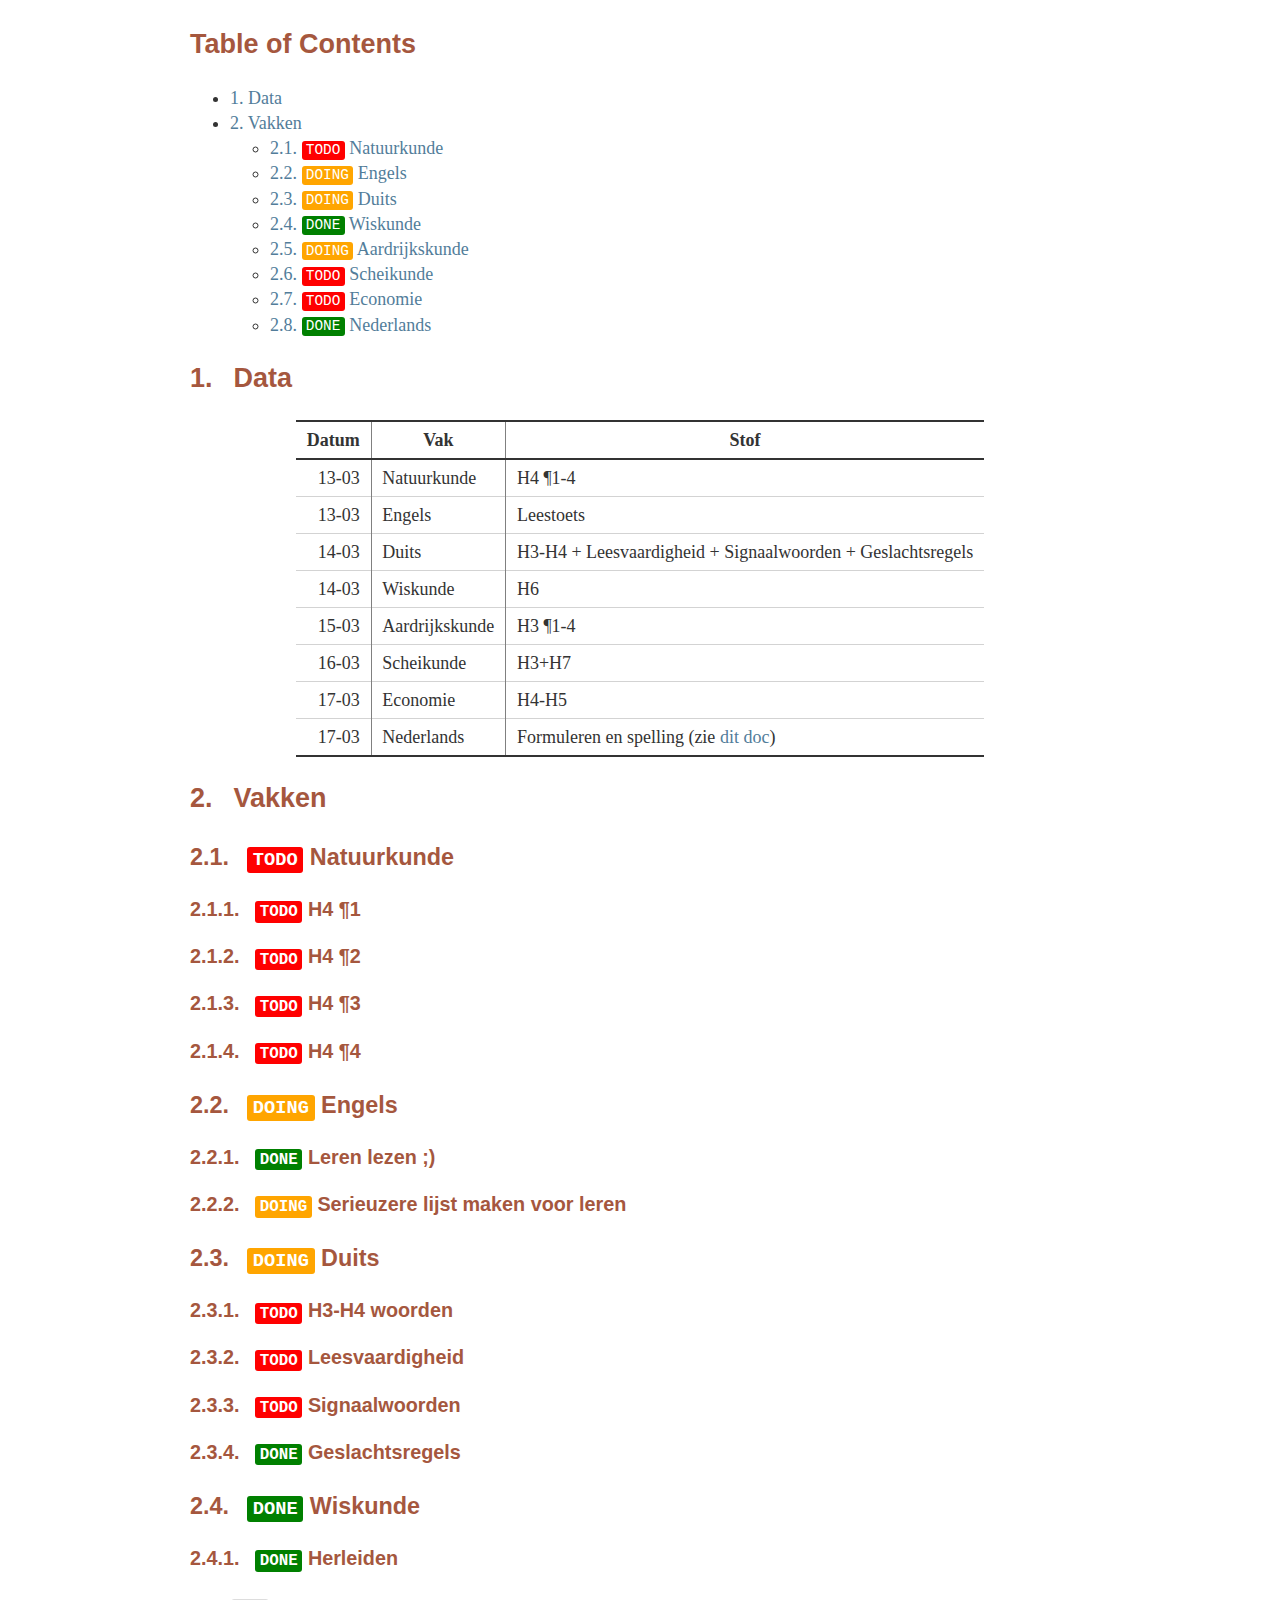
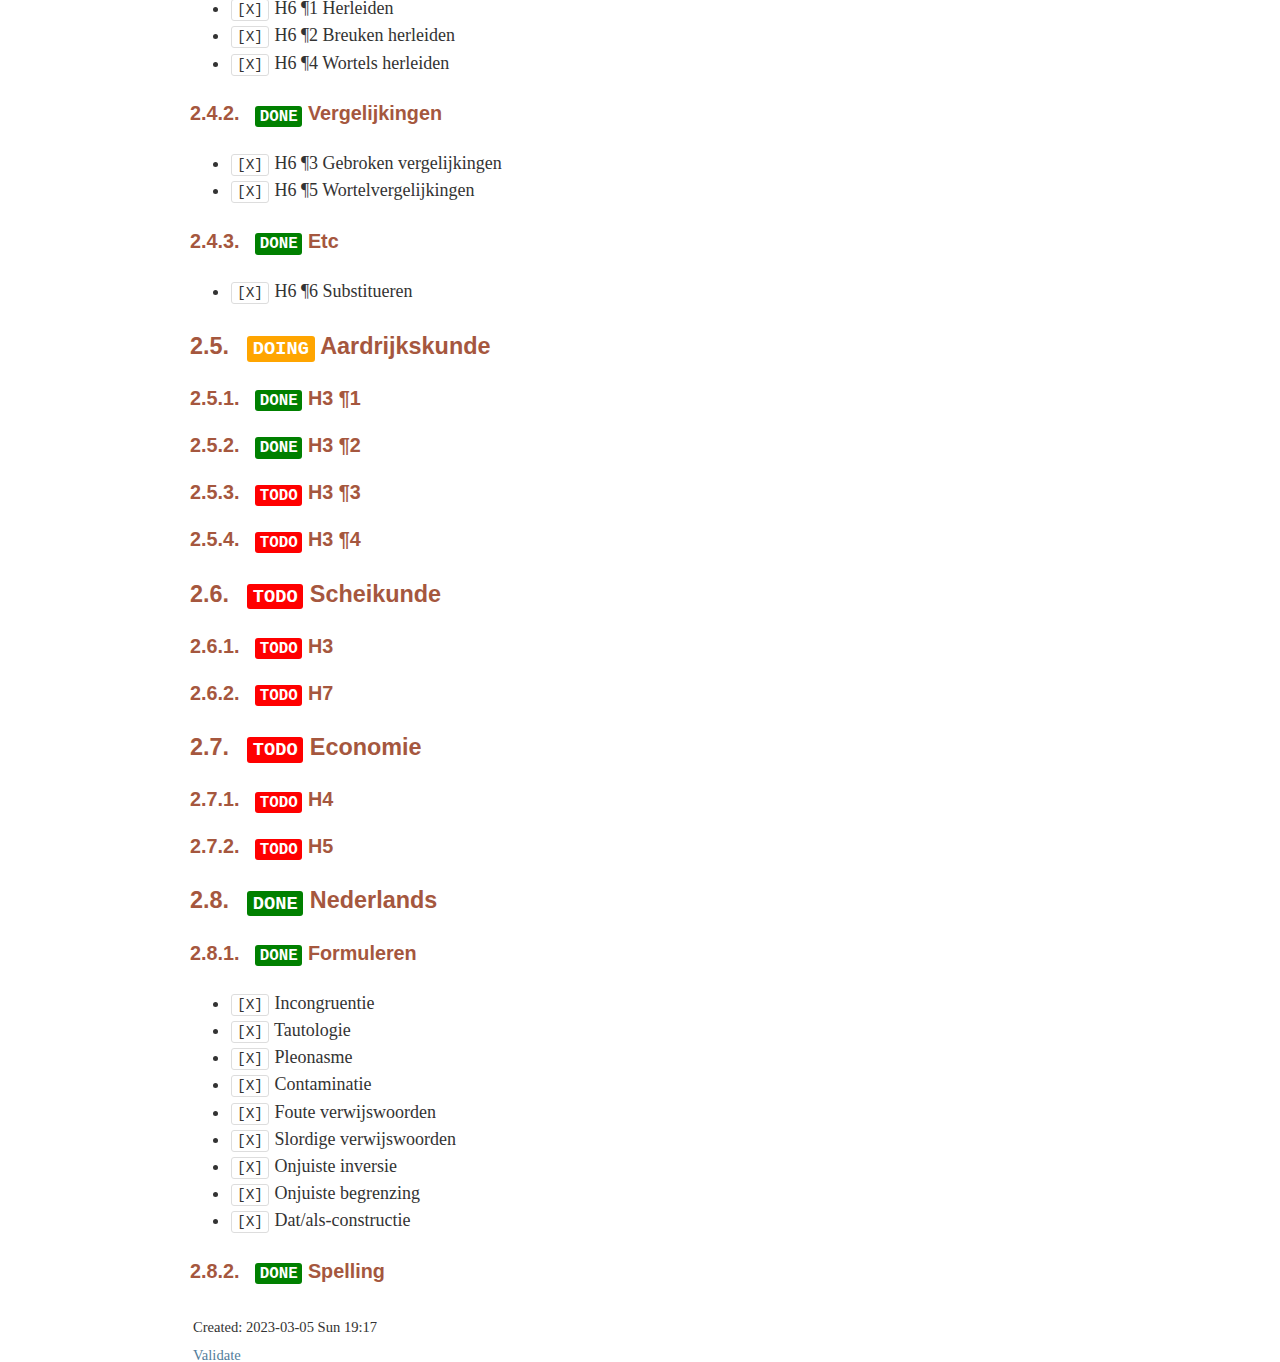
==== commit 24bf1b18: "many school documents added" ====
--- a/2023/PWW2Plan.html
+++ b/2023/PWW2Plan.html
@@ -3,7 +3,7 @@
 "http://www.w3.org/TR/xhtml1/DTD/xhtml1-strict.dtd">
 <html xmlns="http://www.w3.org/1999/xhtml" lang="en" xml:lang="en">
 <head>
-<!-- 2023-02-22 Wed 18:27 -->
+<!-- 2023-03-05 Sun 19:17 -->
 <meta http-equiv="Content-Type" content="text/html;charset=utf-8" />
 <meta name="viewport" content="width=device-width, initial-scale=1" />
 <title>&lrm;</title>
@@ -193,7 +193,7 @@
   .org-svg { }
 </style>
 <style type="text/css">
-html{font-family:sans-serif;line-height:1.15;-ms-text-size-adjust:100%;-webkit-text-size-adjust:100%}body{margin:0}article,aside,details,figcaption,figure,footer,header,main,menu,nav,section,summary{display:block}audio,canvas,progress,video{display:inline-block}audio:not([controls]){display:none;height:0}progress{vertical-align:baseline}[hidden],template{display:none}a{background-color:transparent;-webkit-text-decoration-skip:objects}a:active,a:hover{outline-width:0}abbr[title]{border-bottom:none;text-decoration:underline;text-decoration:underline dotted}b,strong{font-weight:inherit;font-weight:bolder}dfn{font-style:italic}h1{font-size:2em;margin:.67em 0}mark{background-color:#ff0;color:#000}small{font-size:80%}sub,sup{font-size:75%;line-height:0;position:relative;vertical-align:baseline}sub{bottom:-.25em}sup{top:-.5em}img{border-style:none}svg:not(:root){overflow:hidden}code,kbd,pre,samp{font-family:monospace,monospace;font-size:1em}figure{margin:1em 40px}hr{box-sizing:content-box;height:0;overflow:visible}button,input,optgroup,select,textarea{font:inherit;margin:0}optgroup{font-weight:700}button,input{overflow:visible}button,select{text-transform:none}[type=reset],[type=submit],button,html [type=button]{-webkit-appearance:button}[type=button]::-moz-focus-inner,[type=reset]::-moz-focus-inner,[type=submit]::-moz-focus-inner,button::-moz-focus-inner{border-style:none;padding:0}[type=button]:-moz-focusring,[type=reset]:-moz-focusring,[type=submit]:-moz-focusring,button:-moz-focusring{outline:1px dotted ButtonText}fieldset{border:1px solid silver;margin:0 2px;padding:.35em .625em .75em}legend{box-sizing:border-box;color:inherit;display:table;max-width:100%;padding:0;white-space:normal}textarea{overflow:auto}[type=checkbox],[type=radio]{box-sizing:border-box;padding:0}[type=number]::-webkit-inner-spin-button,[type=number]::-webkit-outer-spin-button{height:auto}[type=search]{-webkit-appearance:textfield;outline-offset:-2px}[type=search]::-webkit-search-cancel-button,[type=search]::-webkit-search-decoration{-webkit-appearance:none}::-webkit-input-placeholder{color:inherit;opacity:.54}::-webkit-file-upload-button{-webkit-appearance:button;font:inherit}body{color:#000;background-color:#fff}.org-alert-high{color:#ff8c00;font-weight:700}.org-alert-low{color:#00008b}.org-alert-moderate{color:gold;font-weight:700}.org-alert-saved-fringe{background-color:#f2f2f2}.org-alert-trivial{color:Dark purple}.org-alert-urgent{color:red;font-weight:700}.org-anzu-match-1{color:#000;background-color:#7fffd4}.org-anzu-match-2{color:#000;background-color:#00ff7f}.org-anzu-match-3{color:#000;background-color:#ff0}.org-anzu-mode-line,.org-anzu-mode-line-no-match{color:#008b00;font-weight:700}.org-anzu-replace-highlight{color:#b0e2ff;background-color:#cd00cd}.org-anzu-replace-to{color:red}.org-bbdb-field-name{color:sienna}.org-bbdb-name{color:#00f}.org-bbdb-organization{color:#b22222}.org-beacon-fallback-background{background-color:#000}.org-biblio-results-header{color:#483d8b;font-size:150%;font-weight:700}.org-bold{font-weight:700}.org-bold-italic{font-weight:700;font-style:italic}.org-bookmark-menu-bookmark{font-weight:700}.org-bookmark-menu-heading{color:#228b22}.org-buffer-menu-buffer{font-weight:700}.org-builtin{color:#483d8b}.org-button{color:#3a5fcd;text-decoration:underline}.org-c-annotation{color:#008b8b}.org-cal-china-x-general-holiday{background-color:#228b22}.org-cal-china-x-important-holiday{background-color:#8b0000}.org-calendar-iso-week{color:pink;font-weight:700}.org-calendar-iso-week-header{color:#0ff}.org-calendar-month-header{color:#00f}.org-calendar-today{text-decoration:underline}.org-calendar-weekday-header{color:#008b8b}.org-calendar-weekend-header{color:#b22222}.org-comint-highlight-input{font-weight:700}.org-comint-highlight-prompt{color:#0000cd}.org-comment,.org-comment-delimiter{color:#b22222}.org-compilation-column-number{color:#8b2252}.org-compilation-error{color:red;font-weight:700}.org-compilation-info{color:#228b22;font-weight:700}.org-compilation-line-number{color:#a020f0}.org-compilation-mode-line-exit{color:#228b22;font-weight:700}.org-compilation-mode-line-fail{color:red;font-weight:700}.org-compilation-mode-line-run,.org-compilation-warning{color:#ff8c00;font-weight:700}.org-completions-annotations{font-style:italic}.org-completions-first-difference{font-weight:700}.org-constant{color:#008b8b}.org-cursor{background-color:#eead0e}.org-custom-button{color:#000;background-color:#d3d3d3}.org-custom-button-mouse{color:#000;background-color:#e5e5e5}.org-custom-button-pressed{color:#000;background-color:#d3d3d3}.org-custom-button-pressed-unraised{color:#8b008b;text-decoration:underline}.org-custom-button-unraised{text-decoration:underline}.org-custom-changed{color:#fff;background-color:#00f}.org-custom-comment{background-color:#d9d9d9}.org-custom-comment-tag{color:#00008b}.org-custom-face-tag{color:#00f;font-weight:700}.org-custom-group-subtitle{font-weight:700}.org-custom-group-tag{color:#00f;font-size:120%;font-weight:700}.org-custom-group-tag-1{color:red;font-size:120%;font-weight:700}.org-custom-invalid{color:#ff0;background-color:red}.org-custom-link{color:#3a5fcd;text-decoration:underline}.org-custom-modified{color:#fff;background-color:#00f}.org-custom-rogue{color:pink;background-color:#000}.org-custom-saved{text-decoration:underline}.org-custom-set{color:#00f;background-color:#fff}.org-custom-state{color:#006400}.org-custom-themed{color:#fff;background-color:#00f}.org-custom-variable-button{font-weight:700;text-decoration:underline}.org-custom-variable-tag{color:#00f;font-weight:700}.org-custom-visibility{color:#3a5fcd;font-size:80%;text-decoration:underline}.org-diary{color:red}.org-diary-anniversary{color:#a020f0}.org-diary-time{color:sienna}.org-dired-async-failures{color:red}.org-dired-async-message{color:#ff0}.org-dired-async-mode-message{color:gold}.org-dired-directory{color:#00f}.org-dired-flagged{color:red;font-weight:700}.org-dired-header{color:#228b22}.org-dired-ignored{color:#7f7f7f}.org-dired-mark{color:#008b8b}.org-dired-marked{color:#ff8c00;font-weight:700}.org-dired-perm-write{color:#b22222}.org-dired-symlink{color:#a020f0}.org-dired-warning{color:red;font-weight:700}.org-doc{color:#8b2252}.org-eldoc-highlight-function-argument{font-weight:700}.org-epa-field-body{font-style:italic}.org-epa-field-name,.org-epa-mark{font-weight:700}.org-epa-mark{color:red}.org-epa-string{color:#00008b}.org-epa-validity-disabled{font-style:italic}.org-epa-validity-high{font-weight:700}.org-epa-validity-low,.org-epa-validity-medium{font-style:italic}.org-error{color:red;font-weight:700}.org-escape-glyph{color:brown}.org-evil-ex-commands{font-style:italic;text-decoration:underline}.org-evil-ex-info{color:red;font-style:italic}.org-evil-ex-lazy-highlight{background-color:#afeeee}.org-evil-ex-search{color:#b0e2ff;background-color:#cd00cd}.org-evil-ex-substitute-matches{background-color:#afeeee}.org-evil-ex-substitute-replacement{color:red;text-decoration:underline}.org-ffap{background-color:#b4eeb4}.org-file-name-shadow{color:#7f7f7f}.org-flycheck-error{text-decoration:underline}.org-flycheck-error-list-checker-name{color:#00f}.org-flycheck-error-list-column-number{color:#008b8b}.org-flycheck-error-list-error{color:red;font-weight:700}.org-flycheck-error-list-filename{color:sienna}.org-flycheck-error-list-highlight{background-color:#b4eeb4}.org-flycheck-error-list-id,.org-flycheck-error-list-id-with-explainer{color:#228b22}.org-flycheck-error-list-info{color:#228b22;font-weight:700}.org-flycheck-error-list-line-number{color:#008b8b}.org-flycheck-error-list-warning{color:#ff8c00;font-weight:700}.org-flycheck-fringe-error{color:red;font-weight:700}.org-flycheck-fringe-info{color:#228b22;font-weight:700}.org-flycheck-fringe-warning{color:#ff8c00;font-weight:700}.org-flycheck-info,.org-flycheck-warning,.org-flyspell-duplicate,.org-flyspell-incorrect{text-decoration:underline}.org-fringe{background-color:#f2f2f2}.org-function-name{color:#00f}.org-glyphless-char{font-size:60%}.org-golden-ratio-scroll-highlight-line{color:#fff;background-color:#53868b;font-weight:700}.org-header-line{color:#333;background-color:#e5e5e5}.org-helm-action{text-decoration:underline}.org-helm-bookmark-addressbook{color:tomato}.org-helm-bookmark-directory{color:#8b0000;background-color:#d3d3d3}.org-helm-bookmark-file{color:#00b2ee}.org-helm-bookmark-file-not-found{color:#6c7b8b}.org-helm-bookmark-gnus{color:#f0f}.org-helm-bookmark-info{color:#0f0}.org-helm-bookmark-man{color:#8b5a00}.org-helm-bookmark-w3m{color:#ff0}.org-helm-buffer-archive{color:gold}.org-helm-buffer-directory{color:#8b0000;background-color:#d3d3d3}.org-helm-buffer-file{color:#483d8b}.org-helm-buffer-modified{color:#b22222}.org-helm-buffer-not-saved{color:#ee6363}.org-helm-buffer-process{color:#cd6839}.org-helm-buffer-saved-out{color:red;background-color:#000}.org-helm-buffer-size{color:#708090}.org-helm-candidate-number,.org-helm-candidate-number-suspended{color:#000;background-color:#faffb5}.org-helm-delete-async-message{color:#ff0}.org-helm-etags-file{color:#8b814c;text-decoration:underline}.org-helm-ff-denied{color:red;background-color:#000}.org-helm-ff-directory{color:#8b0000;background-color:#d3d3d3}.org-helm-ff-dirs{color:#00f}.org-helm-ff-dotted-directory{color:#000;background-color:#696969}.org-helm-ff-dotted-symlink-directory{color:#ff8c00;background-color:#696969}.org-helm-ff-executable{color:#0f0}.org-helm-ff-file{color:#483d8b}.org-helm-ff-invalid-symlink{color:#000;background-color:red}.org-helm-ff-pipe{color:#ff0;background-color:#000}.org-helm-ff-prefix{color:#000;background-color:#ff0}.org-helm-ff-socket{color:#ff1493}.org-helm-ff-suid{color:#fff;background-color:red}.org-helm-ff-symlink{color:#b22222}.org-helm-ff-truename{color:#8b2252}.org-helm-grep-cmd-line{color:#228b22}.org-helm-grep-file{color:#8a2be2;text-decoration:underline}.org-helm-grep-finish{color:#0f0}.org-helm-grep-lineno{color:#ff7f00}.org-helm-grep-match{color:#b00000}.org-helm-header{color:#333;background-color:#e5e5e5}.org-helm-header-line-left-margin{color:#000;background-color:#ff0}.org-helm-helper{color:#333;background-color:#e5e5e5}.org-helm-history-deleted{color:#000;background-color:red}.org-helm-history-remote{color:#ff6a6a}.org-helm-lisp-completion-info{color:red}.org-helm-lisp-show-completion{background-color:#2f4f4f}.org-helm-locate-finish{color:#0f0}.org-helm-m-x-key{color:orange;text-decoration:underline}.org-helm-match{color:#b00000}.org-helm-match-item{color:#b0e2ff;background-color:#cd00cd}.org-helm-minibuffer-prompt{color:#0000cd}.org-helm-moccur-buffer{color:#00ced1;text-decoration:underline}.org-helm-non-file-buffer{font-style:italic}.org-helm-prefarg{color:red}.org-helm-resume-need-update{background-color:red}.org-helm-selection{background-color:#097209}.org-helm-selection-line{background-color:#b4eeb4}.org-helm-separator{color:#ffbfb5}.org-helm-source-header{color:#000;background-color:#abd7f0;font-size:130%;font-weight:700}.org-helm-visible-mark{background-color:#d1f5ea}.org-help-argument-name{font-style:italic}.org-highlight{background-color:#b4eeb4}.org-highlight-indent-guides-character{color:#e6e6e6}.org-highlight-indent-guides-even{background-color:#e6e6e6}.org-highlight-indent-guides-odd{background-color:#f3f3f3}.org-highlight-indent-guides-stack-character{color:#ccc}.org-highlight-indent-guides-stack-even{background-color:#ccc}.org-highlight-indent-guides-stack-odd{background-color:#d9d9d9}.org-highlight-indent-guides-top-character{color:#b3b3b3}.org-highlight-indent-guides-top-even{background-color:#b3b3b3}.org-highlight-indent-guides-top-odd{background-color:silver}.org-highlight-numbers-number{color:#008b8b}.org-hl-line{background-color:#b4eeb4}.org-holiday{background-color:pink}.org-hydra-face-amaranth{color:#e52b50;font-weight:700}.org-hydra-face-blue{color:#00f;font-weight:700}.org-hydra-face-pink{color:#ff6eb4;font-weight:700}.org-hydra-face-red{color:red;font-weight:700}.org-hydra-face-teal{color:#367588;font-weight:700}.org-ido-first-match{font-weight:700}.org-ido-incomplete-regexp{color:red;font-weight:700}.org-ido-indicator{color:#ff0;background-color:red}.org-ido-only-match{color:#228b22}.org-ido-subdir{color:red}.org-ido-virtual{color:#483d8b}.org-info-header-node{color:brown;font-weight:700;font-style:italic}.org-info-header-xref{color:#3a5fcd;text-decoration:underline}.org-info-index-match{background-color:#ff0}.org-info-menu-header{font-weight:700}.org-info-menu-star{color:red}.org-info-node{color:brown;font-weight:700;font-style:italic}.org-info-title-1{font-size:172%;font-weight:700}.org-info-title-2{font-size:144%;font-weight:700}.org-info-title-3{font-size:120%;font-weight:700}.org-info-title-4{font-weight:700}.org-info-xref{color:#3a5fcd;text-decoration:underline}.org-isearch{color:#b0e2ff;background-color:#cd00cd}.org-isearch-fail{background-color:#ffc1c1}.org-italic{font-style:italic}.org-keyword{color:#a020f0}.org-lazy-highlight{background-color:#afeeee}.org-link{color:#3a5fcd;text-decoration:underline}.org-link-visited{color:#8b008b;text-decoration:underline}.org-lv-separator{background-color:#ccc}.org-match{background-color:#ff0}.org-mcXcursor-bar{background-color:#000}.org-mcXregion{background-color:gtk_selection_bg_color}.org-me-dired-dim-0{color:#b3b3b3}.org-me-dired-dim-1{color:#7f7f7f}.org-me-dired-executable{color:#0f0}.org-message-cited-text{color:red}.org-message-header-cc{color:#191970}.org-message-header-name{color:#6495ed}.org-message-header-newsgroups{color:#00008b;font-weight:700;font-style:italic}.org-message-header-other{color:#4682b4}.org-message-header-subject{color:navy;font-weight:700}.org-message-header-to{color:#191970;font-weight:700}.org-message-header-xheader{color:#00f}.org-message-mml{color:#228b22}.org-message-separator{color:brown}.org-minibuffer-prompt{color:#0000cd}.org-mm-command-output{color:#cd0000}.org-mode-line{color:#000;background-color:#bfbfbf}.org-mode-line-buffer-id,.org-mode-line-buffer-id-inactive,.org-mode-line-emphasis{font-weight:700}.org-mode-line-inactive{color:#333;background-color:#e5e5e5}.org-mu4e-attach-number{color:sienna;font-weight:700}.org-mu4e-cited-1{color:#483d8b;font-style:italic}.org-mu4e-cited-2{color:#5cacee;font-style:italic}.org-mu4e-cited-3{color:sienna;font-style:italic}.org-mu4e-cited-4{color:#a020f0;font-style:italic}.org-mu4e-cited-5,.org-mu4e-cited-6{color:#b22222;font-style:italic}.org-mu4e-cited-7{color:#228b22;font-style:italic}.org-mu4e-compose-header,.org-mu4e-compose-separator{color:brown;font-style:italic}.org-mu4e-contact{color:sienna}.org-mu4e-context{color:#006400;font-weight:700}.org-mu4e-draft{color:#8b2252}.org-mu4e-flagged{color:#008b8b;font-weight:700}.org-mu4e-footer{color:#b22222}.org-mu4e-forwarded{color:#483d8b}.org-mu4e-header{color:#000;background-color:#fff}.org-mu4e-header-highlight{background-color:#000;font-weight:700;text-decoration:underline}.org-mu4e-header-key{color:#6495ed;font-weight:700}.org-mu4e-header-marks{color:#483d8b}.org-mu4e-header-title,.org-mu4e-header-value{color:#228b22}.org-mu4e-highlight{background-color:#b4eeb4}.org-mu4e-link{color:#3a5fcd;text-decoration:underline}.org-mu4e-modeline{color:#8b4500;font-weight:700}.org-mu4e-moved{color:#b22222;font-style:italic}.org-mu4e-ok{color:#b22222;font-weight:700}.org-mu4e-region-code{background-color:#2f4f4f}.org-mu4e-replied,.org-mu4e-special-header-value{color:#483d8b}.org-mu4e-system{color:#b22222;font-style:italic}.org-mu4e-title{color:#228b22;font-weight:700}.org-mu4e-trashed{color:#b22222;text-decoration:line-through}.org-mu4e-unread{color:#a020f0;font-weight:700}.org-mu4e-url-number{color:#008b8b;font-weight:700}.org-mu4e-view-body{color:#000;background-color:#fff}.org-mu4e-warning{color:red;font-weight:700}.org-next-error{background-color:gtk_selection_bg_color}.org-nobreak-space{color:brown;text-decoration:underline}.org-org-agenda-calendar-event,.org-org-agenda-calendar-sexp{color:#000;background-color:#fff}.org-org-agenda-clocking{background-color:#ff0}.org-org-agenda-column-dateline{background-color:#e5e5e5}.org-org-agenda-current-time{color:#b8860b}.org-org-agenda-date{color:#00f}.org-org-agenda-date-today{color:#00f;font-weight:700;font-style:italic}.org-org-agenda-date-weekend{color:#00f;font-weight:700}.org-org-agenda-diary{color:#000;background-color:#fff}.org-org-agenda-dimmed-todo{color:#7f7f7f}.org-org-agenda-done{color:#228b22}.org-org-agenda-filter-category,.org-org-agenda-filter-effort,.org-org-agenda-filter-regexp,.org-org-agenda-filter-tags{color:#000;background-color:#bfbfbf}.org-org-agenda-restriction-lock{background-color:#eee}.org-org-agenda-structure{color:#00f}.org-org-archived{color:#7f7f7f}.org-org-block{color:#7f7f7f}.org-org-block-begin-line,.org-org-block-end-line{color:#b22222}.org-org-checkbox{font-weight:700}.org-org-checkbox-statistics-done{color:#228b22;font-weight:700}.org-org-checkbox-statistics-todo{color:red;font-weight:700}.org-org-clock-overlay{color:#000;background-color:#d3d3d3}.org-org-code{color:#7f7f7f}.org-org-column,.org-org-column-title{background-color:#e5e5e5}.org-org-column-title{font-weight:700;text-decoration:underline}.org-org-date{color:#bfaf87;text-decoration:underline}.org-org-date-selected{color:red}.org-org-default{color:#000;background-color:#fff}.org-org-document-info{color:#191970}.org-org-document-info-keyword{color:#7f7f7f}.org-org-document-title{color:#191970;font-weight:700}.org-org-done{color:#228b22;font-weight:700}.org-org-drawer{color:#00f}.org-org-ellipsis{color:#b8860b;text-decoration:underline}.org-org-footnote{color:#96b4cd;text-decoration:underline}.org-org-formula{color:#b22222}.org-org-habit-alert{background-color:#f5f946}.org-org-habit-alert-future{background-color:#fafca9}.org-org-habit-clear{background-color:#8270f9}.org-org-habit-clear-future{background-color:#d6e4fc}.org-org-habit-overdue{background-color:#f9372d}.org-org-habit-overdue-future{background-color:#fc9590}.org-org-habit-ready{background-color:#4df946}.org-org-habit-ready-future{background-color:#acfca9}.org-org-headline-done{color:#bc8f8f}.org-org-hide{color:#fff}.org-org-latex-and-related{color:#8b4513}.org-org-level-1{color:#edd1c5}.org-org-level-2{color:#ebebb7}.org-org-level-3{color:#cce8cc}.org-org-level-4{color:#c9deec}.org-org-level-5{color:#dce3e8}.org-org-level-6{color:#dde6dd}.org-org-level-7{color:#e8e8ce}.org-org-level-8{color:#e8dedb}.org-org-link{color:#c5d2dc;text-decoration:underline}.org-org-list-dt{font-weight:700}.org-org-macro{color:#8b4513}.org-org-meta-line{color:#b22222}.org-org-mode-line-clock{color:#000;background-color:#bfbfbf}.org-org-mode-line-clock-overrun{color:#000;background-color:red}.org-org-priority{color:#a020f0}.org-org-quote{color:#7f7f7f}.org-org-ref-acronym{color:#ee7600;text-decoration:underline}.org-org-ref-cite{color:#c3d5c3;text-decoration:underline}.org-org-ref-glossary{color:#8968cd;text-decoration:underline}.org-org-ref-label{color:#8b008b;text-decoration:underline}.org-org-ref-ref{color:#e1cc96;text-decoration:underline}.org-org-scheduled{color:#006400}.org-org-scheduled-previously{color:#b22222}.org-org-scheduled-today{color:#006400}.org-org-sexp-date{color:#a020f0}.org-org-special-keyword{color:#88949f}.org-org-table{color:#00f}.org-org-tag,.org-org-tag-group{font-weight:700}.org-org-target{text-decoration:underline}.org-org-time-grid{color:#b8860b}.org-org-todo{color:red;font-weight:700}.org-org-upcoming-deadline{color:#b22222}.org-org-verbatim,.org-org-verse{color:#7f7f7f}.org-org-warning{color:red;font-weight:700}.org-outline-1{color:#00f}.org-outline-2{color:sienna}.org-outline-3{color:#a020f0}.org-outline-4{color:#b22222}.org-outline-5{color:#228b22}.org-outline-6{color:#008b8b}.org-outline-7{color:#483d8b}.org-outline-8{color:#8b2252}.org-package-description{color:#000;background-color:#fff}.org-package-name{color:#3a5fcd;text-decoration:underline}.org-package-status-avail-obso{color:#b22222}.org-package-status-available{color:#000;background-color:#fff}.org-package-status-built-in{color:#483d8b}.org-package-status-dependency{color:#b22222}.org-package-status-disabled{color:red;font-weight:700}.org-package-status-external{color:#483d8b}.org-package-status-held{color:#008b8b}.org-package-status-incompat,.org-package-status-installed{color:#b22222}.org-package-status-unsigned{color:red;font-weight:700}.org-pdf-isearch-batch{background-color:#ff0}.org-pdf-isearch-lazy{background-color:#afeeee}.org-pdf-isearch-match{color:#b0e2ff;background-color:#cd00cd}.org-pdf-occur-document{color:#8b2252}.org-pdf-occur-page{color:#228b22}.org-pdf-view-rectangle{background-color:#b4eeb4}.org-pdf-view-region{background-color:gtk_selection_bg_color}.org-powerline-active0{color:#000;background-color:#bfbfbf}.org-powerline-active1{color:#fff;background-color:#2b2b2b}.org-powerline-active2{color:#fff;background-color:#666}.org-powerline-inactive0{color:#333;background-color:#e5e5e5}.org-powerline-inactive1{color:#333;background-color:#1c1c1c}.org-powerline-inactive2{color:#333;background-color:#333}.org-preprocessor{color:#483d8b}.org-query-replace{color:#b0e2ff;background-color:#cd00cd}.org-rainbow-delimiters-depth-1{color:#ffdead}.org-rainbow-delimiters-depth-2{color:#00bfff}.org-rainbow-delimiters-depth-3{color:#ffdead}.org-rainbow-delimiters-depth-4{color:#00bfff}.org-rainbow-delimiters-depth-5{color:#ffdead}.org-rainbow-delimiters-depth-6{color:#00bfff}.org-rainbow-delimiters-depth-7{color:#ffdead}.org-rainbow-delimiters-depth-8{color:#00bfff}.org-rainbow-delimiters-depth-9{color:#ffdead}.org-rainbow-delimiters-unmatched{color:#88090b}.org-reb-match-0{background-color:#add8e6}.org-reb-match-1{background-color:#7fffd4}.org-reb-match-2{background-color:#00ff7f}.org-reb-match-3{background-color:#ff0}.org-rectangle-preview{background-color:gtk_selection_bg_color}.org-regexp-grouping-backslash,.org-regexp-grouping-construct{font-weight:700}.org-region{background-color:gtk_selection_bg_color}.org-secondary-selection{background-color:#ff0}.org-semantic-highlight-edits,.org-semantic-highlight-func-current-tag{background-color:#e5e5e5}.org-semantic-unmatched-syntax{text-decoration:underline}.org-sgml-namespace{color:#483d8b}.org-sh-escaped-newline{color:#8b2252}.org-sh-heredoc{color:#ee0}.org-sh-quoted-exec{color:#f0f}.org-shadow{color:#7f7f7f}.org-show-paren-match{background-color:#40e0d0}.org-show-paren-mismatch{color:#fff;background-color:#a020f0}.org-sp-pair-overlay,.org-sp-show-pair-enclosing{background-color:#b4eeb4}.org-sp-show-pair-match{background-color:#40e0d0}.org-sp-show-pair-mismatch{color:#fff;background-color:#a020f0}.org-sp-wrap-overlay{background-color:#b4eeb4}.org-sp-wrap-overlay-closing-pair{color:red;background-color:#b4eeb4}.org-sp-wrap-overlay-opening-pair{color:#0f0;background-color:#b4eeb4}.org-sp-wrap-tag-overlay{background-color:#b4eeb4}.org-spaceline-flycheck-error{color:#fc5c94;background-color:#333}.org-spaceline-flycheck-info{color:#8de6f7;background-color:#333}.org-spaceline-flycheck-warning{color:#f3ea98;background-color:#333}.org-spaceline-python-venv{color:#fbf}.org-speedbar-button{color:#008b00}.org-speedbar-directory{color:#00008b}.org-speedbar-file{color:#008b8b}.org-speedbar-highlight{background-color:#0f0}.org-speedbar-selected{color:red;text-decoration:underline}.org-speedbar-separator{color:#fff;background-color:#00f;text-decoration:overline}.org-speedbar-tag{color:brown}.org-string{color:#8b2252}.org-success{color:#228b22;font-weight:700}.org-table-cell{color:#e5e5e5;background-color:#00f}.org-tex-math{color:#8b2252}.org-tool-bar{color:#000;background-color:#bfbfbf}.org-tooltip{color:#000;background-color:#ffffe0}.org-trailing-whitespace{background-color:red}.org-tty-menu-disabled{color:#d3d3d3;background-color:#00f}.org-tty-menu-enabled{color:#ff0;background-color:#00f;font-weight:700}.org-tty-menu-selected{background-color:red}.org-type{color:#228b22}.org-underline{text-decoration:underline}.org-undo-tree-visualizer-active-branch{color:#000;font-weight:700}.org-undo-tree-visualizer-current{color:red}.org-undo-tree-visualizer-default{color:#bebebe}.org-undo-tree-visualizer-register{color:#ff0}.org-undo-tree-visualizer-unmodified{color:#0ff}.org-variable-name{color:sienna}.org-vhlXdefault{background-color:#ff0}.org-warning{color:#ff8c00;font-weight:700}.org-warning-1{color:red;font-weight:700}.org-wgrep{color:#fff;background-color:#228b22}.org-wgrep-delete{color:pink;background-color:#228b22}.org-wgrep-done{color:#00f}.org-wgrep-file{color:#fff;background-color:#228b22}.org-wgrep-reject{color:red;font-weight:700}.org-which-key-command-description{color:#00f}.org-which-key-docstring{color:#b22222}.org-which-key-group-description{color:#a020f0}.org-which-key-highlighted-command{color:#00f;text-decoration:underline}.org-which-key-key{color:#008b8b}.org-which-key-local-map-description{color:#00f}.org-which-key-note,.org-which-key-separator{color:#b22222}.org-which-key-special-key{color:#008b8b;font-weight:700}.org-whitespace-big-indent{color:#b22222;background-color:red}.org-whitespace-empty{color:#b22222;background-color:#ff0}.org-whitespace-hspace{color:#d3d3d3;background-color:#cdc9a5}.org-whitespace-indentation{color:#b22222;background-color:#ff0}.org-whitespace-line{color:violet;background-color:#333}.org-whitespace-newline{color:#d3d3d3}.org-whitespace-space{color:#d3d3d3;background-color:#ffffe0}.org-whitespace-space-after-tab{color:#b22222;background-color:#ff0}.org-whitespace-space-before-tab{color:#b22222;background-color:#ff8c00}.org-whitespace-tab{color:#d3d3d3;background-color:beige}.org-whitespace-trailing{color:#ff0;background-color:red;font-weight:700}.org-widget-button{font-weight:700}.org-widget-button-pressed{color:red}.org-widget-documentation{color:#006400}.org-widget-field{background-color:#d9d9d9}.org-widget-inactive{color:#7f7f7f}.org-widget-single-line-field{background-color:#d9d9d9}.org-window-divider{color:#999}.org-window-divider-first-pixel{color:#ccc}.org-window-divider-last-pixel{color:#666}a{color:inherit;background-color:inherit;font:inherit;text-decoration:inherit}a:hover{text-decoration:underline}body{width:95%;margin:2% auto;font-size:14px;line-height:1.4em;font-family:Georgia,serif;color:#333}@media screen and (min-width:600px){body{font-size:18px}}@media screen and (min-width:910px){body{width:900px}}::selection{background:#d6edff}p{margin:1em auto}dl,ol,ul{margin:0 auto}.title{text-align:center;margin:.8em auto;color:#000}.subtitle{text-align:center;font-size:1.1em;line-height:1.4;font-weight:700;margin:1em auto}.abstract{margin:auto;width:80%;font-style:italic}.abstract p:last-of-type:before{content:"    ";white-space:pre}.status{font-size:90%;margin:2em auto}[class^=section-number-]{margin-right:.5em}[id^=orgheadline]{clear:both}#footnotes{font-size:90%}.footpara{display:inline;margin:.2em auto}.footdef{margin-bottom:1em}.footdef sup{padding-right:.5em}a{color:#527d9a;text-decoration:none}a:hover{color:#035;border-bottom:1px dotted}figure{padding:0;margin:1em auto;text-align:center}img{max-width:100%;vertical-align:middle}.MathJax_Display{margin:0!important;width:90%!important}h1,h2,h3,h4,h5,h6{color:#a5573e;line-height:1em;font-family:Helvetica,sans-serif}h1,h2,h3{line-height:1.4em}h4,h5,h6{font-size:1em}@media screen and (min-width:600px){h1{font-size:2em}h2{font-size:1.5em}h3{font-size:1.3em}h1,h2,h3{line-height:1.4em}h4,h5,h6{font-size:1.1em}}dt{font-weight:700}table{margin:1em auto;border-top:2px solid;border-bottom:2px solid;border-collapse:collapse}thead{border-bottom:2px solid}table td+td,table th+th{border-left:1px solid grey}table tr{border-top:1px solid #d3d3d3}td,th{padding:.3em .6em;vertical-align:middle}caption.t-above{caption-side:top}caption.t-bottom{caption-side:bottom}caption{margin-bottom:.3em}figcaption{margin-top:.3em}th.org-center,th.org-left,th.org-right{text-align:center}td.org-right{text-align:right}td.org-left{text-align:left}td.org-center{text-align:center}blockquote{margin:1em 2em;padding-left:1em;border-left:3px solid #ccc}kbd{background-color:#f7f7f7;font-size:80%;margin:0 .1em;padding:.1em .6em}.todo{background-color:red;color:#fff;padding:.1em .3em;border-radius:3px;background-clip:padding-box;font-size:80%;font-family:Lucida Console,monospace;line-height:1}.done{background-color:green;color:#fff;padding:.1em .3em;border-radius:3px;background-clip:padding-box;font-size:80%;font-family:Lucida Console,monospace;line-height:1}.priority{color:orange;font-family:Lucida Console,monospace}#table-of-contents li{clear:both}.tag{font-family:Lucida Console,monospace;font-size:.7em;font-weight:400}.tag span{padding:.3em;float:right;margin-right:.5em;border:1px solid #bbb;border-radius:3px;background-clip:padding-box;color:#333;background-color:#eee;line-height:1}.timestamp{color:#bebebe;font-size:90%}.timestamp-kwd{color:#5f9ea0}.org-right{margin-left:auto;margin-right:0;text-align:right}.org-left{margin-left:0;margin-right:auto;text-align:left}.org-center{margin-left:auto;margin-right:auto;text-align:center}.underline{text-decoration:underline}#postamble p,#preamble p{font-size:90%;margin:.2em}p.verse{margin-left:3%}:not(pre)>code{padding:2px 5px;margin:auto 1px;border:1px solid #ddd;border-radius:3px;background-clip:padding-box;color:#333;font-size:80%}.org-src-container{border:1px solid #ccc;box-shadow:3px 3px 3px #eee;font-family:Lucida Console,monospace;font-size:80%;margin:1em auto;padding:.1em .5em;position:relative}.org-src-container>pre{overflow:auto}.org-src-container>pre:before{display:block;position:absolute;background-color:#b3b3b3;top:0;right:0;padding:0 .5em;border-bottom-left-radius:8px;border:0;color:#fff;font-size:80%}.org-src-container>pre.src-sh:before{content:"sh"}.org-src-container>pre.src-bash:before{content:"bash"}.org-src-container>pre.src-emacs-lisp:before{content:"Emacs Lisp"}.org-src-container>pre.src-R:before{content:"R"}.org-src-container>pre.src-cpp:before{content:"C++"}.org-src-container>pre.src-c:before{content:"C"}.org-src-container>pre.src-html:before{content:"HTML"}.org-src-container>pre.src-javascript:before,.org-src-container>pre.src-js:before{content:"Javascript"}// More languages 0% http://orgmode.org/worg/org-contrib/babel/languages.html .org-src-container>pre.src-abc:before{content:"ABC"}.org-src-container>pre.src-asymptote:before{content:"Asymptote"}.org-src-container>pre.src-awk:before{content:"Awk"}.org-src-container>pre.src-C:before{content:"C"}.org-src-container>pre.src-calc:before{content:"Calc"}.org-src-container>pre.src-clojure:before{content:"Clojure"}.org-src-container>pre.src-comint:before{content:"comint"}.org-src-container>pre.src-css:before{content:"CSS"}.org-src-container>pre.src-D:before{content:"D"}.org-src-container>pre.src-ditaa:before{content:"Ditaa"}.org-src-container>pre.src-dot:before{content:"Dot"}.org-src-container>pre.src-ebnf:before{content:"ebnf"}.org-src-container>pre.src-forth:before{content:"Forth"}.org-src-container>pre.src-F90:before{content:"Fortran"}.org-src-container>pre.src-gnuplot:before{content:"Gnuplot"}.org-src-container>pre.src-haskell:before{content:"Haskell"}.org-src-container>pre.src-io:before{content:"Io"}.org-src-container>pre.src-java:before{content:"Java"}.org-src-container>pre.src-latex:before{content:"LaTeX"}.org-src-container>pre.src-ledger:before{content:"Ledger"}.org-src-container>pre.src-ly:before{content:"Lilypond"}.org-src-container>pre.src-lisp:before{content:"Lisp"}.org-src-container>pre.src-makefile:before{content:"Make"}.org-src-container>pre.src-matlab:before{content:"Matlab"}.org-src-container>pre.src-max:before{content:"Maxima"}.org-src-container>pre.src-mscgen:before{content:"Mscgen"}.org-src-container>pre.src-Caml:before{content:"Objective"}.org-src-container>pre.src-octave:before{content:"Octave"}.org-src-container>pre.src-org:before{content:"Org"}.org-src-container>pre.src-perl:before{content:"Perl"}.org-src-container>pre.src-picolisp:before{content:"Picolisp"}.org-src-container>pre.src-plantuml:before{content:"PlantUML"}.org-src-container>pre.src-python:before{content:"Python"}.org-src-container>pre.src-ruby:before{content:"Ruby"}.org-src-container>pre.src-sass:before{content:"Sass"}.org-src-container>pre.src-scala:before{content:"Scala"}.org-src-container>pre.src-scheme:before{content:"Scheme"}.org-src-container>pre.src-screen:before{content:"Screen"}.org-src-container>pre.src-sed:before{content:"Sed"}.org-src-container>pre.src-shell:before{content:"shell"}.org-src-container>pre.src-shen:before{content:"Shen"}.org-src-container>pre.src-sql:before{content:"SQL"}.org-src-container>pre.src-sqlite:before{content:"SQLite"}.org-src-container>pre.src-stan:before{content:"Stan"}.org-src-container>pre.src-vala:before{content:"Vala"}.org-src-container>pre.src-axiom:before{content:"Axiom"}.org-src-container>pre.src-browser:before{content:"HTML"}.org-src-container>pre.src-cypher:before{content:"Neo4j"}.org-src-container>pre.src-elixir:before{content:"Elixir"}.org-src-container>pre.src-request:before{content:"http"}.org-src-container>pre.src-ipython:before{content:"iPython"}.org-src-container>pre.src-kotlin:before{content:"Kotlin"}.org-src-container>pre.src-Flavored Erlang lfe:before{content:"Lisp"}.org-src-container>pre.src-mongo:before{content:"MongoDB"}.org-src-container>pre.src-prolog:before{content:"Prolog"}.org-src-container>pre.src-rec:before{content:"rec"}.org-src-container>pre.src-ML sml:before{content:"Standard"}.org-src-container>pre.src-Translate translate:before{content:"Google"}.org-src-container>pre.src-typescript:before{content:"Typescript"}.org-src-container>pre.src-rust:before{content:"Rust"}.inlinetask{background:#ffc;border:2px solid grey;margin:10px;padding:10px}#org-div-home-and-up{font-size:70%;text-align:right;white-space:nowrap}.linenr{font-size:90%}.code-highlighted{background-color:#ff0}#bibliography{font-size:90%}#bibliography table{width:100%}.creator{display:block}@media screen and (min-width:600px){.creator{display:inline;float:right}}
+html{font-family:sans-serif;line-height:1.15;-ms-text-size-adjust:100%;-webkit-text-size-adjust:100%}body{margin:0}article,aside,details,figcaption,figure,footer,header,main,menu,nav,section,summary{display:block}audio,canvas,progress,video{display:inline-block}audio:not([controls]){display:none;height:0}progress{vertical-align:baseline}[hidden],template{display:none}a{background-color:transparent;-webkit-text-decoration-skip:objects}a:active,a:hover{outline-width:0}abbr[title]{border-bottom:none;text-decoration:underline;text-decoration:underline dotted}b,strong{font-weight:inherit;font-weight:bolder}dfn{font-style:italic}h1{font-size:2em;margin:.67em 0}mark{background-color:#ff0;color:#000}small{font-size:80%}sub,sup{font-size:75%;line-height:0;position:relative;vertical-align:baseline}sub{bottom:-.25em}sup{top:-.5em}img{border-style:none}svg:not(:root){overflow:hidden}code,kbd,pre,samp{font-family:monospace,monospace;font-size:1em}figure{margin:1em 40px}hr{box-sizing:content-box;height:0;overflow:visible}button,input,optgroup,select,textarea{font:inherit;margin:0}optgroup{font-weight:700}button,input{overflow:visible}button,select{text-transform:none}[type=reset],[type=submit],button,html [type=button]{-webkit-appearance:button}[type=button]::-moz-focus-inner,[type=reset]::-moz-focus-inner,[type=submit]::-moz-focus-inner,button::-moz-focus-inner{border-style:none;padding:0}[type=button]:-moz-focusring,[type=reset]:-moz-focusring,[type=submit]:-moz-focusring,button:-moz-focusring{outline:1px dotted ButtonText}fieldset{border:1px solid silver;margin:0 2px;padding:.35em .625em .75em}legend{box-sizing:border-box;color:inherit;display:table;max-width:100%;padding:0;white-space:normal}textarea{overflow:auto}[type=checkbox],[type=radio]{box-sizing:border-box;padding:0}[type=number]::-webkit-inner-spin-button,[type=number]::-webkit-outer-spin-button{height:auto}[type=search]{-webkit-appearance:textfield;outline-offset:-2px}[type=search]::-webkit-search-cancel-button,[type=search]::-webkit-search-decoration{-webkit-appearance:none}::-webkit-input-placeholder{color:inherit;opacity:.54}::-webkit-file-upload-button{-webkit-appearance:button;font:inherit}body{color:#000;background-color:#fff}.org-alert-high{color:#ff8c00;font-weight:700}.org-alert-low{color:#00008b}.org-alert-moderate{color:gold;font-weight:700}.org-alert-saved-fringe{background-color:#f2f2f2}.org-alert-trivial{color:Dark purple}.org-alert-urgent{color:red;font-weight:700}.org-anzu-match-1{color:#000;background-color:#7fffd4}.org-anzu-match-2{color:#000;background-color:#00ff7f}.org-anzu-match-3{color:#000;background-color:#ff0}.org-anzu-mode-line,.org-anzu-mode-line-no-match{color:#008b00;font-weight:700}.org-anzu-replace-highlight{color:#b0e2ff;background-color:#cd00cd}.org-anzu-replace-to{color:red}.org-bbdb-field-name{color:sienna}.org-bbdb-name{color:#00f}.org-bbdb-organization{color:#b22222}.org-beacon-fallback-background{background-color:#000}.org-biblio-results-header{color:#483d8b;font-size:150%;font-weight:700}.org-bold{font-weight:700}.org-bold-italic{font-weight:700;font-style:italic}.org-bookmark-menu-bookmark{font-weight:700}.org-bookmark-menu-heading{color:#228b22}.org-buffer-menu-buffer{font-weight:700}.org-builtin{color:#483d8b}.org-button{color:#3a5fcd;text-decoration:underline}.org-c-annotation{color:#008b8b}.org-cal-china-x-general-holiday{background-color:#228b22}.org-cal-china-x-important-holiday{background-color:#8b0000}.org-calendar-iso-week{color:pink;font-weight:700}.org-calendar-iso-week-header{color:#0ff}.org-calendar-month-header{color:#00f}.org-calendar-today{text-decoration:underline}.org-calendar-weekday-header{color:#008b8b}.org-calendar-weekend-header{color:#b22222}.org-comint-highlight-input{font-weight:700}.org-comint-highlight-prompt{color:#0000cd}.org-comment,.org-comment-delimiter{color:#b22222}.org-compilation-column-number{color:#8b2252}.org-compilation-error{color:red;font-weight:700}.org-compilation-info{color:#228b22;font-weight:700}.org-compilation-line-number{color:#a020f0}.org-compilation-mode-line-exit{color:#228b22;font-weight:700}.org-compilation-mode-line-fail{color:red;font-weight:700}.org-compilation-mode-line-run,.org-compilation-warning{color:#ff8c00;font-weight:700}.org-completions-annotations{font-style:italic}.org-completions-first-difference{font-weight:700}.org-constant{color:#008b8b}.org-cursor{background-color:#eead0e}.org-custom-button{color:#000;background-color:#d3d3d3}.org-custom-button-mouse{color:#000;background-color:#e5e5e5}.org-custom-button-pressed{color:#000;background-color:#d3d3d3}.org-custom-button-pressed-unraised{color:#8b008b;text-decoration:underline}.org-custom-button-unraised{text-decoration:underline}.org-custom-changed{color:#fff;background-color:#00f}.org-custom-comment{background-color:#d9d9d9}.org-custom-comment-tag{color:#00008b}.org-custom-face-tag{color:#00f;font-weight:700}.org-custom-group-subtitle{font-weight:700}.org-custom-group-tag{color:#00f;font-size:120%;font-weight:700}.org-custom-group-tag-1{color:red;font-size:120%;font-weight:700}.org-custom-invalid{color:#ff0;background-color:red}.org-custom-link{color:#3a5fcd;text-decoration:underline}.org-custom-modified{color:#fff;background-color:#00f}.org-custom-rogue{color:pink;background-color:#000}.org-custom-saved{text-decoration:underline}.org-custom-set{color:#00f;background-color:#fff}.org-custom-state{color:#006400}.org-custom-themed{color:#fff;background-color:#00f}.org-custom-variable-button{font-weight:700;text-decoration:underline}.org-custom-variable-tag{color:#00f;font-weight:700}.org-custom-visibility{color:#3a5fcd;font-size:80%;text-decoration:underline}.org-diary{color:red}.org-diary-anniversary{color:#a020f0}.org-diary-time{color:sienna}.org-dired-async-failures{color:red}.org-dired-async-message{color:#ff0}.org-dired-async-mode-message{color:gold}.org-dired-directory{color:#00f}.org-dired-flagged{color:red;font-weight:700}.org-dired-header{color:#228b22}.org-dired-ignored{color:#7f7f7f}.org-dired-mark{color:#008b8b}.org-dired-marked{color:#ff8c00;font-weight:700}.org-dired-perm-write{color:#b22222}.org-dired-symlink{color:#a020f0}.org-dired-warning{color:red;font-weight:700}.org-doc{color:#8b2252}.org-eldoc-highlight-function-argument{font-weight:700}.org-epa-field-body{font-style:italic}.org-epa-field-name,.org-epa-mark{font-weight:700}.org-epa-mark{color:red}.org-epa-string{color:#00008b}.org-epa-validity-disabled{font-style:italic}.org-epa-validity-high{font-weight:700}.org-epa-validity-low,.org-epa-validity-medium{font-style:italic}.org-error{color:red;font-weight:700}.org-escape-glyph{color:brown}.org-evil-ex-commands{font-style:italic;text-decoration:underline}.org-evil-ex-info{color:red;font-style:italic}.org-evil-ex-lazy-highlight{background-color:#afeeee}.org-evil-ex-search{color:#b0e2ff;background-color:#cd00cd}.org-evil-ex-substitute-matches{background-color:#afeeee}.org-evil-ex-substitute-replacement{color:red;text-decoration:underline}.org-ffap{background-color:#b4eeb4}.org-file-name-shadow{color:#7f7f7f}.org-flycheck-error{text-decoration:underline}.org-flycheck-error-list-checker-name{color:#00f}.org-flycheck-error-list-column-number{color:#008b8b}.org-flycheck-error-list-error{color:red;font-weight:700}.org-flycheck-error-list-filename{color:sienna}.org-flycheck-error-list-highlight{background-color:#b4eeb4}.org-flycheck-error-list-id,.org-flycheck-error-list-id-with-explainer{color:#228b22}.org-flycheck-error-list-info{color:#228b22;font-weight:700}.org-flycheck-error-list-line-number{color:#008b8b}.org-flycheck-error-list-warning{color:#ff8c00;font-weight:700}.org-flycheck-fringe-error{color:red;font-weight:700}.org-flycheck-fringe-info{color:#228b22;font-weight:700}.org-flycheck-fringe-warning{color:#ff8c00;font-weight:700}.org-flycheck-info,.org-flycheck-warning,.org-flyspell-duplicate,.org-flyspell-incorrect{text-decoration:underline}.org-fringe{background-color:#f2f2f2}.org-function-name{color:#00f}.org-glyphless-char{font-size:60%}.org-golden-ratio-scroll-highlight-line{color:#fff;background-color:#53868b;font-weight:700}.org-header-line{color:#333;background-color:#e5e5e5}.org-helm-action{text-decoration:underline}.org-helm-bookmark-addressbook{color:tomato}.org-helm-bookmark-directory{color:#8b0000;background-color:#d3d3d3}.org-helm-bookmark-file{color:#00b2ee}.org-helm-bookmark-file-not-found{color:#6c7b8b}.org-helm-bookmark-gnus{color:#f0f}.org-helm-bookmark-info{color:#0f0}.org-helm-bookmark-man{color:#8b5a00}.org-helm-bookmark-w3m{color:#ff0}.org-helm-buffer-archive{color:gold}.org-helm-buffer-directory{color:#8b0000;background-color:#d3d3d3}.org-helm-buffer-file{color:#483d8b}.org-helm-buffer-modified{color:#b22222}.org-helm-buffer-not-saved{color:#ee6363}.org-helm-buffer-process{color:#cd6839}.org-helm-buffer-saved-out{color:red;background-color:#000}.org-helm-buffer-size{color:#708090}.org-helm-candidate-number,.org-helm-candidate-number-suspended{color:#000;background-color:#faffb5}.org-helm-delete-async-message{color:#ff0}.org-helm-etags-file{color:#8b814c;text-decoration:underline}.org-helm-ff-denied{color:red;background-color:#000}.org-helm-ff-directory{color:#8b0000;background-color:#d3d3d3}.org-helm-ff-dirs{color:#00f}.org-helm-ff-dotted-directory{color:#000;background-color:#696969}.org-helm-ff-dotted-symlink-directory{color:#ff8c00;background-color:#696969}.org-helm-ff-executable{color:#0f0}.org-helm-ff-file{color:#483d8b}.org-helm-ff-invalid-symlink{color:#000;background-color:red}.org-helm-ff-pipe{color:#ff0;background-color:#000}.org-helm-ff-prefix{color:#000;background-color:#ff0}.org-helm-ff-socket{color:#ff1493}.org-helm-ff-suid{color:#fff;background-color:red}.org-helm-ff-symlink{color:#b22222}.org-helm-ff-truename{color:#8b2252}.org-helm-grep-cmd-line{color:#228b22}.org-helm-grep-file{color:#8a2be2;text-decoration:underline}.org-helm-grep-finish{color:#0f0}.org-helm-grep-lineno{color:#ff7f00}.org-helm-grep-match{color:#b00000}.org-helm-header{color:#333;background-color:#e5e5e5}.org-helm-header-line-left-margin{color:#000;background-color:#ff0}.org-helm-helper{color:#333;background-color:#e5e5e5}.org-helm-history-deleted{color:#000;background-color:red}.org-helm-history-remote{color:#ff6a6a}.org-helm-lisp-completion-info{color:red}.org-helm-lisp-show-completion{background-color:#2f4f4f}.org-helm-locate-finish{color:#0f0}.org-helm-m-x-key{color:orange;text-decoration:underline}.org-helm-match{color:#b00000}.org-helm-match-item{color:#b0e2ff;background-color:#cd00cd}.org-helm-minibuffer-prompt{color:#0000cd}.org-helm-moccur-buffer{color:#00ced1;text-decoration:underline}.org-helm-non-file-buffer{font-style:italic}.org-helm-prefarg{color:red}.org-helm-resume-need-update{background-color:red}.org-helm-selection{background-color:#097209}.org-helm-selection-line{background-color:#b4eeb4}.org-helm-separator{color:#ffbfb5}.org-helm-source-header{color:#000;background-color:#abd7f0;font-size:130%;font-weight:700}.org-helm-visible-mark{background-color:#d1f5ea}.org-help-argument-name{font-style:italic}.org-highlight{background-color:#b4eeb4}.org-highlight-indent-guides-character{color:#e6e6e6}.org-highlight-indent-guides-even{background-color:#e6e6e6}.org-highlight-indent-guides-odd{background-color:#f3f3f3}.org-highlight-indent-guides-stack-character{color:#ccc}.org-highlight-indent-guides-stack-even{background-color:#ccc}.org-highlight-indent-guides-stack-odd{background-color:#d9d9d9}.org-highlight-indent-guides-top-character{color:#b3b3b3}.org-highlight-indent-guides-top-even{background-color:#b3b3b3}.org-highlight-indent-guides-top-odd{background-color:silver}.org-highlight-numbers-number{color:#008b8b}.org-hl-line{background-color:#b4eeb4}.org-holiday{background-color:pink}.org-hydra-face-amaranth{color:#e52b50;font-weight:700}.org-hydra-face-blue{color:#00f;font-weight:700}.org-hydra-face-pink{color:#ff6eb4;font-weight:700}.org-hydra-face-red{color:red;font-weight:700}.org-hydra-face-teal{color:#367588;font-weight:700}.org-ido-first-match{font-weight:700}.org-ido-incomplete-regexp{color:red;font-weight:700}.org-ido-indicator{color:#ff0;background-color:red}.org-ido-only-match{color:#228b22}.org-ido-subdir{color:red}.org-ido-virtual{color:#483d8b}.org-info-header-node{color:brown;font-weight:700;font-style:italic}.org-info-header-xref{color:#3a5fcd;text-decoration:underline}.org-info-index-match{background-color:#ff0}.org-info-menu-header{font-weight:700}.org-info-menu-star{color:red}.org-info-node{color:brown;font-weight:700;font-style:italic}.org-info-title-1{font-size:172%;font-weight:700}.org-info-title-2{font-size:144%;font-weight:700}.org-info-title-3{font-size:120%;font-weight:700}.org-info-title-4{font-weight:700}.org-info-xref{color:#3a5fcd;text-decoration:underline}.org-isearch{color:#b0e2ff;background-color:#cd00cd}.org-isearch-fail{background-color:#ffc1c1}.org-italic{font-style:italic}.org-keyword{color:#a020f0}.org-lazy-highlight{background-color:#afeeee}.org-link{color:#3a5fcd;text-decoration:underline}.org-link-visited{color:#8b008b;text-decoration:underline}.org-lv-separator{background-color:#ccc}.org-match{background-color:#ff0}.org-mcXcursor-bar{background-color:#000}.org-mcXregion{background-color:gtk_selection_bg_color}.org-me-dired-dim-0{color:#b3b3b3}.org-me-dired-dim-1{color:#7f7f7f}.org-me-dired-executable{color:#0f0}.org-message-cited-text{color:red}.org-message-header-cc{color:#191970}.org-message-header-name{color:#6495ed}.org-message-header-newsgroups{color:#00008b;font-weight:700;font-style:italic}.org-message-header-other{color:#4682b4}.org-message-header-subject{color:navy;font-weight:700}.org-message-header-to{color:#191970;font-weight:700}.org-message-header-xheader{color:#00f}.org-message-mml{color:#228b22}.org-message-separator{color:brown}.org-minibuffer-prompt{color:#0000cd}.org-mm-command-output{color:#cd0000}.org-mode-line{color:#000;background-color:#bfbfbf}.org-mode-line-buffer-id,.org-mode-line-buffer-id-inactive,.org-mode-line-emphasis{font-weight:700}.org-mode-line-inactive{color:#333;background-color:#e5e5e5}.org-mu4e-attach-number{color:sienna;font-weight:700}.org-mu4e-cited-1{color:#483d8b;font-style:italic}.org-mu4e-cited-2{color:#5cacee;font-style:italic}.org-mu4e-cited-3{color:sienna;font-style:italic}.org-mu4e-cited-4{color:#a020f0;font-style:italic}.org-mu4e-cited-5,.org-mu4e-cited-6{color:#b22222;font-style:italic}.org-mu4e-cited-7{color:#228b22;font-style:italic}.org-mu4e-compose-header,.org-mu4e-compose-separator{color:brown;font-style:italic}.org-mu4e-contact{color:sienna}.org-mu4e-context{color:#006400;font-weight:700}.org-mu4e-draft{color:#8b2252}.org-mu4e-flagged{color:#008b8b;font-weight:700}.org-mu4e-footer{color:#b22222}.org-mu4e-forwarded{color:#483d8b}.org-mu4e-header{color:#000;background-color:#fff}.org-mu4e-header-highlight{background-color:#000;font-weight:700;text-decoration:underline}.org-mu4e-header-key{color:#6495ed;font-weight:700}.org-mu4e-header-marks{color:#483d8b}.org-mu4e-header-title,.org-mu4e-header-value{color:#228b22}.org-mu4e-highlight{background-color:#b4eeb4}.org-mu4e-link{color:#3a5fcd;text-decoration:underline}.org-mu4e-modeline{color:#8b4500;font-weight:700}.org-mu4e-moved{color:#b22222;font-style:italic}.org-mu4e-ok{color:#b22222;font-weight:700}.org-mu4e-region-code{background-color:#2f4f4f}.org-mu4e-replied,.org-mu4e-special-header-value{color:#483d8b}.org-mu4e-system{color:#b22222;font-style:italic}.org-mu4e-title{color:#228b22;font-weight:700}.org-mu4e-trashed{color:#b22222;text-decoration:line-through}.org-mu4e-unread{color:#a020f0;font-weight:700}.org-mu4e-url-number{color:#008b8b;font-weight:700}.org-mu4e-view-body{color:#000;background-color:#fff}.org-mu4e-warning{color:red;font-weight:700}.org-next-error{background-color:gtk_selection_bg_color}.org-nobreak-space{color:brown;text-decoration:underline}.org-org-agenda-calendar-event,.org-org-agenda-calendar-sexp{color:#000;background-color:#fff}.org-org-agenda-clocking{background-color:#ff0}.org-org-agenda-column-dateline{background-color:#e5e5e5}.org-org-agenda-current-time{color:#b8860b}.org-org-agenda-date{color:#00f}.org-org-agenda-date-today{color:#00f;font-weight:700;font-style:italic}.org-org-agenda-date-weekend{color:#00f;font-weight:700}.org-org-agenda-diary{color:#000;background-color:#fff}.org-org-agenda-dimmed-todo{color:#7f7f7f}.org-org-agenda-done{color:#228b22}.org-org-agenda-filter-category,.org-org-agenda-filter-effort,.org-org-agenda-filter-regexp,.org-org-agenda-filter-tags{color:#000;background-color:#bfbfbf}.org-org-agenda-restriction-lock{background-color:#eee}.org-org-agenda-structure{color:#00f}.org-org-archived{color:#7f7f7f}.org-org-block{color:#7f7f7f}.org-org-block-begin-line,.org-org-block-end-line{color:#b22222}.org-org-checkbox{font-weight:700}.org-org-checkbox-statistics-done{color:#228b22;font-weight:700}.org-org-checkbox-statistics-todo{color:red;font-weight:700}.org-org-clock-overlay{color:#000;background-color:#d3d3d3}.org-org-code{color:#7f7f7f}.org-org-column,.org-org-column-title{background-color:#e5e5e5}.org-org-column-title{font-weight:700;text-decoration:underline}.org-org-date{color:#bfaf87;text-decoration:underline}.org-org-date-selected{color:red}.org-org-default{color:#000;background-color:#fff}.org-org-document-info{color:#191970}.org-org-document-info-keyword{color:#7f7f7f}.org-org-document-title{color:#191970;font-weight:700}.org-org-done{color:#228b22;font-weight:700}.org-org-drawer{color:#00f}.org-org-ellipsis{color:#b8860b;text-decoration:underline}.org-org-footnote{color:#96b4cd;text-decoration:underline}.org-org-formula{color:#b22222}.org-org-habit-alert{background-color:#f5f946}.org-org-habit-alert-future{background-color:#fafca9}.org-org-habit-clear{background-color:#8270f9}.org-org-habit-clear-future{background-color:#d6e4fc}.org-org-habit-overdue{background-color:#f9372d}.org-org-habit-overdue-future{background-color:#fc9590}.org-org-habit-ready{background-color:#4df946}.org-org-habit-ready-future{background-color:#acfca9}.org-org-headline-done{color:#bc8f8f}.org-org-hide{color:#fff}.org-org-latex-and-related{color:#8b4513}.org-org-level-1{color:#edd1c5}.org-org-level-2{color:#ebebb7}.org-org-level-3{color:#cce8cc}.org-org-level-4{color:#c9deec}.org-org-level-5{color:#dce3e8}.org-org-level-6{color:#dde6dd}.org-org-level-7{color:#e8e8ce}.org-org-level-8{color:#e8dedb}.org-org-link{color:#c5d2dc;text-decoration:underline}.org-org-list-dt{font-weight:700}.org-org-macro{color:#8b4513}.org-org-meta-line{color:#b22222}.org-org-mode-line-clock{color:#000;background-color:#bfbfbf}.org-org-mode-line-clock-overrun{color:#000;background-color:red}.org-org-priority{color:#a020f0}.org-org-quote{color:#7f7f7f}.org-org-ref-acronym{color:#ee7600;text-decoration:underline}.org-org-ref-cite{color:#c3d5c3;text-decoration:underline}.org-org-ref-glossary{color:#8968cd;text-decoration:underline}.org-org-ref-label{color:#8b008b;text-decoration:underline}.org-org-ref-ref{color:#e1cc96;text-decoration:underline}.org-org-scheduled{color:#006400}.org-org-scheduled-previously{color:#b22222}.org-org-scheduled-today{color:#006400}.org-org-sexp-date{color:#a020f0}.org-org-special-keyword{color:#88949f}.org-org-table{color:#00f}.org-org-tag,.org-org-tag-group{font-weight:700}.org-org-target{text-decoration:underline}.org-org-time-grid{color:#b8860b}.org-org-todo{color:red;font-weight:700}.org-org-upcoming-deadline{color:#b22222}.org-org-verbatim,.org-org-verse{color:#7f7f7f}.org-org-warning{color:red;font-weight:700}.org-outline-1{color:#00f}.org-outline-2{color:sienna}.org-outline-3{color:#a020f0}.org-outline-4{color:#b22222}.org-outline-5{color:#228b22}.org-outline-6{color:#008b8b}.org-outline-7{color:#483d8b}.org-outline-8{color:#8b2252}.org-package-description{color:#000;background-color:#fff}.org-package-name{color:#3a5fcd;text-decoration:underline}.org-package-status-avail-obso{color:#b22222}.org-package-status-available{color:#000;background-color:#fff}.org-package-status-built-in{color:#483d8b}.org-package-status-dependency{color:#b22222}.org-package-status-disabled{color:red;font-weight:700}.org-package-status-external{color:#483d8b}.org-package-status-held{color:#008b8b}.org-package-status-incompat,.org-package-status-installed{color:#b22222}.org-package-status-unsigned{color:red;font-weight:700}.org-pdf-isearch-batch{background-color:#ff0}.org-pdf-isearch-lazy{background-color:#afeeee}.org-pdf-isearch-match{color:#b0e2ff;background-color:#cd00cd}.org-pdf-occur-document{color:#8b2252}.org-pdf-occur-page{color:#228b22}.org-pdf-view-rectangle{background-color:#b4eeb4}.org-pdf-view-region{background-color:gtk_selection_bg_color}.org-powerline-active0{color:#000;background-color:#bfbfbf}.org-powerline-active1{color:#fff;background-color:#2b2b2b}.org-powerline-active2{color:#fff;background-color:#666}.org-powerline-inactive0{color:#333;background-color:#e5e5e5}.org-powerline-inactive1{color:#333;background-color:#1c1c1c}.org-powerline-inactive2{color:#333;background-color:#333}.org-preprocessor{color:#483d8b}.org-query-replace{color:#b0e2ff;background-color:#cd00cd}.org-rainbow-delimiters-depth-1{color:#ffdead}.org-rainbow-delimiters-depth-2{color:#00bfff}.org-rainbow-delimiters-depth-3{color:#ffdead}.org-rainbow-delimiters-depth-4{color:#00bfff}.org-rainbow-delimiters-depth-5{color:#ffdead}.org-rainbow-delimiters-depth-6{color:#00bfff}.org-rainbow-delimiters-depth-7{color:#ffdead}.org-rainbow-delimiters-depth-8{color:#00bfff}.org-rainbow-delimiters-depth-9{color:#ffdead}.org-rainbow-delimiters-unmatched{color:#88090b}.org-reb-match-0{background-color:#add8e6}.org-reb-match-1{background-color:#7fffd4}.org-reb-match-2{background-color:#00ff7f}.org-reb-match-3{background-color:#ff0}.org-rectangle-preview{background-color:gtk_selection_bg_color}.org-regexp-grouping-backslash,.org-regexp-grouping-construct{font-weight:700}.org-region{background-color:gtk_selection_bg_color}.org-secondary-selection{background-color:#ff0}.org-semantic-highlight-edits,.org-semantic-highlight-func-current-tag{background-color:#e5e5e5}.org-semantic-unmatched-syntax{text-decoration:underline}.org-sgml-namespace{color:#483d8b}.org-sh-escaped-newline{color:#8b2252}.org-sh-heredoc{color:#ee0}.org-sh-quoted-exec{color:#f0f}.org-shadow{color:#7f7f7f}.org-show-paren-match{background-color:#40e0d0}.org-show-paren-mismatch{color:#fff;background-color:#a020f0}.org-sp-pair-overlay,.org-sp-show-pair-enclosing{background-color:#b4eeb4}.org-sp-show-pair-match{background-color:#40e0d0}.org-sp-show-pair-mismatch{color:#fff;background-color:#a020f0}.org-sp-wrap-overlay{background-color:#b4eeb4}.org-sp-wrap-overlay-closing-pair{color:red;background-color:#b4eeb4}.org-sp-wrap-overlay-opening-pair{color:#0f0;background-color:#b4eeb4}.org-sp-wrap-tag-overlay{background-color:#b4eeb4}.org-spaceline-flycheck-error{color:#fc5c94;background-color:#333}.org-spaceline-flycheck-info{color:#8de6f7;background-color:#333}.org-spaceline-flycheck-warning{color:#f3ea98;background-color:#333}.org-spaceline-python-venv{color:#fbf}.org-speedbar-button{color:#008b00}.org-speedbar-directory{color:#00008b}.org-speedbar-file{color:#008b8b}.org-speedbar-highlight{background-color:#0f0}.org-speedbar-selected{color:red;text-decoration:underline}.org-speedbar-separator{color:#fff;background-color:#00f;text-decoration:overline}.org-speedbar-tag{color:brown}.org-string{color:#8b2252}.org-success{color:#228b22;font-weight:700}.org-table-cell{color:#e5e5e5;background-color:#00f}.org-tex-math{color:#8b2252}.org-tool-bar{color:#000;background-color:#bfbfbf}.org-tooltip{color:#000;background-color:#ffffe0}.org-trailing-whitespace{background-color:red}.org-tty-menu-disabled{color:#d3d3d3;background-color:#00f}.org-tty-menu-enabled{color:#ff0;background-color:#00f;font-weight:700}.org-tty-menu-selected{background-color:red}.org-type{color:#228b22}.org-underline{text-decoration:underline}.org-undo-tree-visualizer-active-branch{color:#000;font-weight:700}.org-undo-tree-visualizer-current{color:red}.org-undo-tree-visualizer-default{color:#bebebe}.org-undo-tree-visualizer-register{color:#ff0}.org-undo-tree-visualizer-unmodified{color:#0ff}.org-variable-name{color:sienna}.org-vhlXdefault{background-color:#ff0}.org-warning{color:#ff8c00;font-weight:700}.org-warning-1{color:red;font-weight:700}.org-wgrep{color:#fff;background-color:#228b22}.org-wgrep-delete{color:pink;background-color:#228b22}.org-wgrep-done{color:#00f}.org-wgrep-file{color:#fff;background-color:#228b22}.org-wgrep-reject{color:red;font-weight:700}.org-which-key-command-description{color:#00f}.org-which-key-docstring{color:#b22222}.org-which-key-group-description{color:#a020f0}.org-which-key-highlighted-command{color:#00f;text-decoration:underline}.org-which-key-key{color:#008b8b}.org-which-key-local-map-description{color:#00f}.org-which-key-note,.org-which-key-separator{color:#b22222}.org-which-key-special-key{color:#008b8b;font-weight:700}.org-whitespace-big-indent{color:#b22222;background-color:red}.org-whitespace-empty{color:#b22222;background-color:#ff0}.org-whitespace-hspace{color:#d3d3d3;background-color:#cdc9a5}.org-whitespace-indentation{color:#b22222;background-color:#ff0}.org-whitespace-line{color:violet;background-color:#333}.org-whitespace-newline{color:#d3d3d3}.org-whitespace-space{color:#d3d3d3;background-color:#ffffe0}.org-whitespace-space-after-tab{color:#b22222;background-color:#ff0}.org-whitespace-space-before-tab{color:#b22222;background-color:#ff8c00}.org-whitespace-tab{color:#d3d3d3;background-color:beige}.org-whitespace-trailing{color:#ff0;background-color:red;font-weight:700}.org-widget-button{font-weight:700}.org-widget-button-pressed{color:red}.org-widget-documentation{color:#006400}.org-widget-field{background-color:#d9d9d9}.org-widget-inactive{color:#7f7f7f}.org-widget-single-line-field{background-color:#d9d9d9}.org-window-divider{color:#999}.org-window-divider-first-pixel{color:#ccc}.org-window-divider-last-pixel{color:#666}a{color:inherit;background-color:inherit;font:inherit;text-decoration:inherit}a:hover{text-decoration:underline}body{width:95%;margin:2% auto;font-size:14px;line-height:1.4em;font-family:Georgia,serif;color:#333}@media screen and (min-width:600px){body{font-size:18px}}@media screen and (min-width:910px){body{width:900px}}::selection{background:#d6edff}p{margin:1em auto}dl,ol,ul{margin:0 auto}.title{text-align:center;margin:.8em auto;color:#000}.subtitle{text-align:center;font-size:1.1em;line-height:1.4;font-weight:700;margin:1em auto}.abstract{margin:auto;width:80%;font-style:italic}.abstract p:last-of-type:before{content:"    ";white-space:pre}.status{font-size:90%;margin:2em auto}[class^=section-number-]{margin-right:.5em}[id^=orgheadline]{clear:both}#footnotes{font-size:90%}.footpara{display:inline;margin:.2em auto}.footdef{margin-bottom:1em}.footdef sup{padding-right:.5em}a{color:#527d9a;text-decoration:none}a:hover{color:#035;border-bottom:1px dotted}figure{padding:0;margin:1em auto;text-align:center}img{max-width:100%;vertical-align:middle}.MathJax_Display{margin:0!important;width:90%!important}h1,h2,h3,h4,h5,h6{color:#a5573e;line-height:1em;font-family:Helvetica,sans-serif}h1,h2,h3{line-height:1.4em}h4,h5,h6{font-size:1em}@media screen and (min-width:600px){h1{font-size:2em}h2{font-size:1.5em}h3{font-size:1.3em}h1,h2,h3{line-height:1.4em}h4,h5,h6{font-size:1.1em}}dt{font-weight:700}table{margin:1em auto;border-top:2px solid;border-bottom:2px solid;border-collapse:collapse}thead{border-bottom:2px solid}table td+td,table th+th{border-left:1px solid grey}table tr{border-top:1px solid #d3d3d3}td,th{padding:.3em .6em;vertical-align:middle}caption.t-above{caption-side:top}caption.t-bottom{caption-side:bottom}caption{margin-bottom:.3em}figcaption{margin-top:.3em}th.org-center,th.org-left,th.org-right{text-align:center}td.org-right{text-align:right}td.org-left{text-align:left}td.org-center{text-align:center}blockquote{margin:1em 2em;padding-left:1em;border-left:3px solid #ccc}kbd{background-color:#f7f7f7;font-size:80%;margin:0 .1em;padding:.1em .6em}.todo{background-color:red;color:#fff;padding:.1em .3em;border-radius:3px;background-clip:padding-box;font-size:80%;font-family:Lucida Console,monospace;line-height:1}.done{background-color:green;color:#fff;padding:.1em .3em;border-radius:3px;background-clip:padding-box;font-size:80%;font-family:Lucida Console,monospace;line-height:1}.priority{color:orange;font-family:Lucida Console,monospace}#table-of-contents li{clear:both}.tag{font-family:Lucida Console,monospace;font-size:.7em;font-weight:400}.tag span{padding:.3em;float:right;margin-right:.5em;border:1px solid #bbb;border-radius:3px;background-clip:padding-box;color:#333;background-color:#eee;line-height:1}.timestamp{color:#bebebe;font-size:90%}.timestamp-kwd{color:#5f9ea0}.org-right{margin-left:auto;margin-right:0;text-align:right}.org-left{margin-left:0;margin-right:auto;text-align:left}.org-center{margin-left:auto;margin-right:auto;text-align:center}.underline{text-decoration:underline}#postamble p,#preamble p{font-size:90%;margin:.2em}p.verse{margin-left:3%}:not(pre)>code{padding:2px 5px;margin:auto 1px;border:1px solid #ddd;border-radius:3px;background-clip:padding-box;color:#333;font-size:80%}.org-src-container{border:1px solid #ccc;box-shadow:3px 3px 3px #eee;font-family:Lucida Console,monospace;font-size:80%;margin:1em auto;padding:.1em .5em;position:relative}.org-src-container>pre{overflow:auto}.org-src-container>pre:before{display:block;position:absolute;background-color:#b3b3b3;top:0;right:0;padding:0 .5em;border-bottom-left-radius:8px;border:0;color:#fff;font-size:80%}.org-src-container>pre.src-sh:before{content:"sh"}.org-src-container>pre.src-bash:before{content:"bash"}.org-src-container>pre.src-emacs-lisp:before{content:"Emacs Lisp"}.org-src-container>pre.src-R:before{content:"R"}.org-src-container>pre.src-cpp:before{content:"C++"}.org-src-container>pre.src-c:before{content:"C"}.org-src-container>pre.src-html:before{content:"HTML"}.org-src-container>pre.src-javascript:before,.org-src-container>pre.src-js:before{content:"Javascript"}// More languages 0% http://orgmode.org/worg/org-contrib/babel/languages.html .org-src-container>pre.src-abc:before{content:"ABC"}.org-src-container>pre.src-asymptote:before{content:"Asymptote"}.org-src-container>pre.src-awk:before{content:"Awk"}.org-src-container>pre.src-C:before{content:"C"}.org-src-container>pre.src-calc:before{content:"Calc"}.org-src-container>pre.src-clojure:before{content:"Clojure"}.org-src-container>pre.src-comint:before{content:"comint"}.org-src-container>pre.src-css:before{content:"CSS"}.org-src-container>pre.src-D:before{content:"D"}.org-src-container>pre.src-ditaa:before{content:"Ditaa"}.org-src-container>pre.src-dot:before{content:"Dot"}.org-src-container>pre.src-ebnf:before{content:"ebnf"}.org-src-container>pre.src-forth:before{content:"Forth"}.org-src-container>pre.src-F90:before{content:"Fortran"}.org-src-container>pre.src-gnuplot:before{content:"Gnuplot"}.org-src-container>pre.src-haskell:before{content:"Haskell"}.org-src-container>pre.src-io:before{content:"Io"}.org-src-container>pre.src-java:before{content:"Java"}.org-src-container>pre.src-latex:before{content:"LaTeX"}.org-src-container>pre.src-ledger:before{content:"Ledger"}.org-src-container>pre.src-ly:before{content:"Lilypond"}.org-src-container>pre.src-lisp:before{content:"Lisp"}.org-src-container>pre.src-makefile:before{content:"Make"}.org-src-container>pre.src-matlab:before{content:"Matlab"}.org-src-container>pre.src-max:before{content:"Maxima"}.org-src-container>pre.src-mscgen:before{content:"Mscgen"}.org-src-container>pre.src-Caml:before{content:"Objective"}.org-src-container>pre.src-octave:before{content:"Octave"}.org-src-container>pre.src-org:before{content:"Org"}.org-src-container>pre.src-perl:before{content:"Perl"}.org-src-container>pre.src-picolisp:before{content:"Picolisp"}.org-src-container>pre.src-plantuml:before{content:"PlantUML"}.org-src-container>pre.src-python:before{content:"Python"}.org-src-container>pre.src-ruby:before{content:"Ruby"}.org-src-container>pre.src-sass:before{content:"Sass"}.org-src-container>pre.src-scala:before{content:"Scala"}.org-src-container>pre.src-scheme:before{content:"Scheme"}.org-src-container>pre.src-screen:before{content:"Screen"}.org-src-container>pre.src-sed:before{content:"Sed"}.org-src-container>pre.src-shell:before{content:"shell"}.org-src-container>pre.src-shen:before{content:"Shen"}.org-src-container>pre.src-sql:before{content:"SQL"}.org-src-container>pre.src-sqlite:before{content:"SQLite"}.org-src-container>pre.src-stan:before{content:"Stan"}.org-src-container>pre.src-vala:before{content:"Vala"}.org-src-container>pre.src-axiom:before{content:"Axiom"}.org-src-container>pre.src-browser:before{content:"HTML"}.org-src-container>pre.src-cypher:before{content:"Neo4j"}.org-src-container>pre.src-elixir:before{content:"Elixir"}.org-src-container>pre.src-request:before{content:"http"}.org-src-container>pre.src-ipython:before{content:"iPython"}.org-src-container>pre.src-kotlin:before{content:"Kotlin"}.org-src-container>pre.src-Flavored Erlang lfe:before{content:"Lisp"}.org-src-container>pre.src-mongo:before{content:"MongoDB"}.org-src-container>pre.src-prolog:before{content:"Prolog"}.org-src-container>pre.src-rec:before{content:"rec"}.org-src-container>pre.src-ML sml:before{content:"Standard"}.org-src-container>pre.src-Translate translate:before{content:"Google"}.org-src-container>pre.src-typescript:before{content:"Typescript"}.org-src-container>pre.src-rust:before{content:"Rust"}.inlinetask{background:#ffc;border:2px solid grey;margin:10px;padding:10px}#org-div-home-and-up{font-size:70%;text-align:right;white-space:nowrap}.linenr{font-size:90%}.code-highlighted{background-color:#ff0}#bibliography{font-size:90%}#bibliography table{width:100%}.creator{display:block}@media screen and (min-width:600px){.creator{display:inline;float:right}}.DOING {background-color: #FFA500 !important;;}
 </style>
 </head>
 <body>
@@ -202,68 +202,24 @@
 <h2>Table of Contents</h2>
 <div id="text-table-of-contents" role="doc-toc">
 <ul>
-<li><a href="#orga16fe0c">1. Data</a></li>
-<li><a href="#org5cc9df3">2. Vakken</a>
+<li><a href="#org4a49dba">1. Data</a></li>
+<li><a href="#org77672b6">2. Vakken</a>
 <ul>
-<li><a href="#org74e3ca3">2.1. <span class="todo TODO">TODO</span> Natuurkunde</a>
-<ul>
-<li><a href="#org7f508ee">2.1.1. <span class="todo TODO">TODO</span> H4 ¶1</a></li>
-<li><a href="#orgc6113a5">2.1.2. <span class="todo TODO">TODO</span> H4 ¶2</a></li>
-<li><a href="#org61171a0">2.1.3. <span class="todo TODO">TODO</span> H4 ¶3</a></li>
-<li><a href="#orgc330c47">2.1.4. <span class="todo TODO">TODO</span> H4 ¶4</a></li>
+<li><a href="#org08ae6c7">2.1. <span class="todo TODO">TODO</span> Natuurkunde</a></li>
+<li><a href="#org4aec5ad">2.2. <span class="todo DOING">DOING</span> Engels</a></li>
+<li><a href="#org4b140c2">2.3. <span class="todo DOING">DOING</span> Duits</a></li>
+<li><a href="#org36d7b7e">2.4. <span class="done DONE">DONE</span> Wiskunde</a></li>
+<li><a href="#orgdb00be9">2.5. <span class="todo DOING">DOING</span> Aardrijkskunde</a></li>
+<li><a href="#orgfa7a1cf">2.6. <span class="todo TODO">TODO</span> Scheikunde</a></li>
+<li><a href="#orgf987925">2.7. <span class="todo TODO">TODO</span> Economie</a></li>
+<li><a href="#orgfda4c19">2.8. <span class="done DONE">DONE</span> Nederlands</a></li>
 </ul>
 </li>
-<li><a href="#org6939dc6">2.2. <span class="todo TODO">TODO</span> Engels</a>
-<ul>
-<li><a href="#orgd4a8f37">2.2.1. <span class="todo TODO">TODO</span> Leren lezen ;)</a></li>
-</ul>
-</li>
-<li><a href="#org2ddd175">2.3. <span class="todo TODO">TODO</span> Duits</a>
-<ul>
-<li><a href="#orgb6246d2">2.3.1. <span class="todo TODO">TODO</span> H3-H4 woorden</a></li>
-<li><a href="#orgf14d7a7">2.3.2. <span class="todo TODO">TODO</span> Leesvaardigheid</a></li>
-<li><a href="#org7f40c19">2.3.3. <span class="todo TODO">TODO</span> Signaalwoorden</a></li>
-<li><a href="#org29848cc">2.3.4. <span class="done DONE">DONE</span> Geslachtsregels</a></li>
-</ul>
-</li>
-<li><a href="#org0890391">2.4. <span class="todo TODO">TODO</span> Wiskunde</a>
-<ul>
-<li><a href="#org704a2ce">2.4.1. <span class="todo TODO">TODO</span> H6</a></li>
-</ul>
-</li>
-<li><a href="#org906ec99">2.5. <span class="todo TODO">TODO</span> Aardrijkskunde</a>
-<ul>
-<li><a href="#org4ebed94">2.5.1. <span class="todo TODO">TODO</span> H3 ¶1</a></li>
-<li><a href="#org54185de">2.5.2. <span class="todo TODO">TODO</span> H3 ¶2</a></li>
-<li><a href="#org6c087b3">2.5.3. <span class="todo TODO">TODO</span> H3 ¶3</a></li>
-<li><a href="#orgd30cf2d">2.5.4. <span class="todo TODO">TODO</span> H3 ¶4</a></li>
-</ul>
-</li>
-<li><a href="#orgb71c4eb">2.6. <span class="todo TODO">TODO</span> Scheikunde</a>
-<ul>
-<li><a href="#orgf2fa842">2.6.1. <span class="todo TODO">TODO</span> H3</a></li>
-<li><a href="#org35984de">2.6.2. <span class="todo TODO">TODO</span> H7</a></li>
-</ul>
-</li>
-<li><a href="#org48431a1">2.7. <span class="todo TODO">TODO</span> Economie</a>
-<ul>
-<li><a href="#orge87dbfb">2.7.1. <span class="todo TODO">TODO</span> H4</a></li>
-<li><a href="#org3506409">2.7.2. <span class="todo TODO">TODO</span> H5</a></li>
-</ul>
-</li>
-<li><a href="#org72982f2">2.8. <span class="todo TODO">TODO</span> Nederlands</a>
-<ul>
-<li><a href="#orgd62f450">2.8.1. <span class="todo TODO">TODO</span> Formuleren</a></li>
-<li><a href="#orgd6e4779">2.8.2. <span class="todo TODO">TODO</span> Spelling</a></li>
-</ul>
-</li>
-</ul>
-</li>
-</ul>
-</div>
-</div>
-<div id="outline-container-orga16fe0c" class="outline-2">
-<h2 id="orga16fe0c"><span class="section-number-2">1.</span> Data</h2>
+</ul>
+</div>
+</div>
+<div id="outline-container-org4a49dba" class="outline-2">
+<h2 id="org4a49dba"><span class="section-number-2">1.</span> Data</h2>
 <div class="outline-text-2" id="text-1">
 <table border="2" cellspacing="0" cellpadding="6" rules="groups" frame="hsides">
 
@@ -328,127 +284,160 @@
 <tr>
 <td class="org-right">17-03</td>
 <td class="org-left">Nederlands</td>
-<td class="org-left">Formuleren en spelling (zie <a href="https://docs.google.com/document/d/1_g5oPJKXyJBn-56ZhpyMkpPcdlBO5eaoTW-HhwGt_qU/edit">dit doc</a></td>
+<td class="org-left">Formuleren en spelling (zie <a href="https://docs.google.com/document/d/1_g5oPJKXyJBn-56ZhpyMkpPcdlBO5eaoTW-HhwGt_qU/edit">dit doc</a>)</td>
 </tr>
 </tbody>
 </table>
 </div>
 </div>
-<div id="outline-container-org5cc9df3" class="outline-2">
-<h2 id="org5cc9df3"><span class="section-number-2">2.</span> Vakken</h2>
+<div id="outline-container-org77672b6" class="outline-2">
+<h2 id="org77672b6"><span class="section-number-2">2.</span> Vakken</h2>
 <div class="outline-text-2" id="text-2">
 </div>
-<div id="outline-container-org74e3ca3" class="outline-3">
-<h3 id="org74e3ca3"><span class="section-number-3">2.1.</span> <span class="todo TODO">TODO</span> Natuurkunde</h3>
+<div id="outline-container-org08ae6c7" class="outline-3">
+<h3 id="org08ae6c7"><span class="section-number-3">2.1.</span> <span class="todo TODO">TODO</span> Natuurkunde</h3>
 <div class="outline-text-3" id="text-2-1">
 </div>
-<div id="outline-container-org7f508ee" class="outline-4">
-<h4 id="org7f508ee"><span class="section-number-4">2.1.1.</span> <span class="todo TODO">TODO</span> H4 ¶1</h4>
-</div>
-<div id="outline-container-orgc6113a5" class="outline-4">
-<h4 id="orgc6113a5"><span class="section-number-4">2.1.2.</span> <span class="todo TODO">TODO</span> H4 ¶2</h4>
-</div>
-<div id="outline-container-org61171a0" class="outline-4">
-<h4 id="org61171a0"><span class="section-number-4">2.1.3.</span> <span class="todo TODO">TODO</span> H4 ¶3</h4>
-</div>
-<div id="outline-container-orgc330c47" class="outline-4">
-<h4 id="orgc330c47"><span class="section-number-4">2.1.4.</span> <span class="todo TODO">TODO</span> H4 ¶4</h4>
-</div>
-</div>
-<div id="outline-container-org6939dc6" class="outline-3">
-<h3 id="org6939dc6"><span class="section-number-3">2.2.</span> <span class="todo TODO">TODO</span> Engels</h3>
+<div id="outline-container-org4e12d48" class="outline-4">
+<h4 id="org4e12d48"><span class="section-number-4">2.1.1.</span> <span class="todo TODO">TODO</span> H4 ¶1</h4>
+</div>
+<div id="outline-container-orgfa87e15" class="outline-4">
+<h4 id="orgfa87e15"><span class="section-number-4">2.1.2.</span> <span class="todo TODO">TODO</span> H4 ¶2</h4>
+</div>
+<div id="outline-container-org1804222" class="outline-4">
+<h4 id="org1804222"><span class="section-number-4">2.1.3.</span> <span class="todo TODO">TODO</span> H4 ¶3</h4>
+</div>
+<div id="outline-container-orgc84ece4" class="outline-4">
+<h4 id="orgc84ece4"><span class="section-number-4">2.1.4.</span> <span class="todo TODO">TODO</span> H4 ¶4</h4>
+</div>
+</div>
+<div id="outline-container-org4aec5ad" class="outline-3">
+<h3 id="org4aec5ad"><span class="section-number-3">2.2.</span> <span class="todo DOING">DOING</span> Engels</h3>
 <div class="outline-text-3" id="text-2-2">
 </div>
-<div id="outline-container-orgd4a8f37" class="outline-4">
-<h4 id="orgd4a8f37"><span class="section-number-4">2.2.1.</span> <span class="todo TODO">TODO</span> Leren lezen ;)</h4>
-</div>
-</div>
-<div id="outline-container-org2ddd175" class="outline-3">
-<h3 id="org2ddd175"><span class="section-number-3">2.3.</span> <span class="todo TODO">TODO</span> Duits</h3>
+<div id="outline-container-org14d5dc2" class="outline-4">
+<h4 id="org14d5dc2"><span class="section-number-4">2.2.1.</span> <span class="done DONE">DONE</span> Leren lezen ;)</h4>
+<div class="outline-text-4" id="text-2-2-1">
+</div>
+</div>
+<div id="outline-container-org34de2ba" class="outline-4">
+<h4 id="org34de2ba"><span class="section-number-4">2.2.2.</span> <span class="todo DOING">DOING</span> Serieuzere lijst maken voor leren</h4>
+</div>
+</div>
+<div id="outline-container-org4b140c2" class="outline-3">
+<h3 id="org4b140c2"><span class="section-number-3">2.3.</span> <span class="todo DOING">DOING</span> Duits</h3>
 <div class="outline-text-3" id="text-2-3">
 </div>
-<div id="outline-container-orgb6246d2" class="outline-4">
-<h4 id="orgb6246d2"><span class="section-number-4">2.3.1.</span> <span class="todo TODO">TODO</span> H3-H4 woorden</h4>
-</div>
-<div id="outline-container-orgf14d7a7" class="outline-4">
-<h4 id="orgf14d7a7"><span class="section-number-4">2.3.2.</span> <span class="todo TODO">TODO</span> Leesvaardigheid</h4>
-</div>
-<div id="outline-container-org7f40c19" class="outline-4">
-<h4 id="org7f40c19"><span class="section-number-4">2.3.3.</span> <span class="todo TODO">TODO</span> Signaalwoorden</h4>
-</div>
-<div id="outline-container-org29848cc" class="outline-4">
-<h4 id="org29848cc"><span class="section-number-4">2.3.4.</span> <span class="done DONE">DONE</span> Geslachtsregels</h4>
-</div>
-</div>
-<div id="outline-container-org0890391" class="outline-3">
-<h3 id="org0890391"><span class="section-number-3">2.4.</span> <span class="todo TODO">TODO</span> Wiskunde</h3>
+<div id="outline-container-org0e1dee5" class="outline-4">
+<h4 id="org0e1dee5"><span class="section-number-4">2.3.1.</span> <span class="todo TODO">TODO</span> H3-H4 woorden</h4>
+</div>
+<div id="outline-container-org012efc0" class="outline-4">
+<h4 id="org012efc0"><span class="section-number-4">2.3.2.</span> <span class="todo TODO">TODO</span> Leesvaardigheid</h4>
+</div>
+<div id="outline-container-orgd4047cb" class="outline-4">
+<h4 id="orgd4047cb"><span class="section-number-4">2.3.3.</span> <span class="todo TODO">TODO</span> Signaalwoorden</h4>
+</div>
+<div id="outline-container-orgce470c5" class="outline-4">
+<h4 id="orgce470c5"><span class="section-number-4">2.3.4.</span> <span class="done DONE">DONE</span> Geslachtsregels</h4>
+</div>
+</div>
+<div id="outline-container-org36d7b7e" class="outline-3">
+<h3 id="org36d7b7e"><span class="section-number-3">2.4.</span> <span class="done DONE">DONE</span> Wiskunde</h3>
 <div class="outline-text-3" id="text-2-4">
 </div>
-<div id="outline-container-org704a2ce" class="outline-4">
-<h4 id="org704a2ce"><span class="section-number-4">2.4.1.</span> <span class="todo TODO">TODO</span> H6</h4>
-</div>
-</div>
-<div id="outline-container-org906ec99" class="outline-3">
-<h3 id="org906ec99"><span class="section-number-3">2.5.</span> <span class="todo TODO">TODO</span> Aardrijkskunde</h3>
+<div id="outline-container-org1d91be1" class="outline-4">
+<h4 id="org1d91be1"><span class="section-number-4">2.4.1.</span> <span class="done DONE">DONE</span> Herleiden</h4>
+<div class="outline-text-4" id="text-2-4-1">
+<ul class="org-ul">
+<li class="on"><code>[X]</code> H6 ¶1 Herleiden</li>
+<li class="on"><code>[X]</code> H6 ¶2 Breuken herleiden</li>
+<li class="on"><code>[X]</code> H6 ¶4 Wortels herleiden</li>
+</ul>
+</div>
+</div>
+<div id="outline-container-org9e3b4d2" class="outline-4">
+<h4 id="org9e3b4d2"><span class="section-number-4">2.4.2.</span> <span class="done DONE">DONE</span> Vergelijkingen</h4>
+<div class="outline-text-4" id="text-2-4-2">
+<ul class="org-ul">
+<li class="on"><code>[X]</code> H6 ¶3 Gebroken vergelijkingen</li>
+<li class="on"><code>[X]</code> H6 ¶5 Wortelvergelijkingen</li>
+</ul>
+</div>
+</div>
+<div id="outline-container-org77e5cc6" class="outline-4">
+<h4 id="org77e5cc6"><span class="section-number-4">2.4.3.</span> <span class="done DONE">DONE</span> Etc</h4>
+<div class="outline-text-4" id="text-2-4-3">
+<ul class="org-ul">
+<li class="on"><code>[X]</code> H6 ¶6 Substitueren</li>
+</ul>
+</div>
+</div>
+</div>
+<div id="outline-container-orgdb00be9" class="outline-3">
+<h3 id="orgdb00be9"><span class="section-number-3">2.5.</span> <span class="todo DOING">DOING</span> Aardrijkskunde</h3>
 <div class="outline-text-3" id="text-2-5">
 </div>
-<div id="outline-container-org4ebed94" class="outline-4">
-<h4 id="org4ebed94"><span class="section-number-4">2.5.1.</span> <span class="todo TODO">TODO</span> H3 ¶1</h4>
-</div>
-<div id="outline-container-org54185de" class="outline-4">
-<h4 id="org54185de"><span class="section-number-4">2.5.2.</span> <span class="todo TODO">TODO</span> H3 ¶2</h4>
-</div>
-<div id="outline-container-org6c087b3" class="outline-4">
-<h4 id="org6c087b3"><span class="section-number-4">2.5.3.</span> <span class="todo TODO">TODO</span> H3 ¶3</h4>
-</div>
-<div id="outline-container-orgd30cf2d" class="outline-4">
-<h4 id="orgd30cf2d"><span class="section-number-4">2.5.4.</span> <span class="todo TODO">TODO</span> H3 ¶4</h4>
-</div>
-</div>
-<div id="outline-container-orgb71c4eb" class="outline-3">
-<h3 id="orgb71c4eb"><span class="section-number-3">2.6.</span> <span class="todo TODO">TODO</span> Scheikunde</h3>
+<div id="outline-container-org80de175" class="outline-4">
+<h4 id="org80de175"><span class="section-number-4">2.5.1.</span> <span class="done DONE">DONE</span> H3 ¶1</h4>
+<div class="outline-text-4" id="text-2-5-1">
+</div>
+</div>
+<div id="outline-container-org0a17a09" class="outline-4">
+<h4 id="org0a17a09"><span class="section-number-4">2.5.2.</span> <span class="done DONE">DONE</span> H3 ¶2</h4>
+<div class="outline-text-4" id="text-2-5-2">
+</div>
+</div>
+<div id="outline-container-org5882a52" class="outline-4">
+<h4 id="org5882a52"><span class="section-number-4">2.5.3.</span> <span class="todo TODO">TODO</span> H3 ¶3</h4>
+</div>
+<div id="outline-container-org014d195" class="outline-4">
+<h4 id="org014d195"><span class="section-number-4">2.5.4.</span> <span class="todo TODO">TODO</span> H3 ¶4</h4>
+</div>
+</div>
+<div id="outline-container-orgfa7a1cf" class="outline-3">
+<h3 id="orgfa7a1cf"><span class="section-number-3">2.6.</span> <span class="todo TODO">TODO</span> Scheikunde</h3>
 <div class="outline-text-3" id="text-2-6">
 </div>
-<div id="outline-container-orgf2fa842" class="outline-4">
-<h4 id="orgf2fa842"><span class="section-number-4">2.6.1.</span> <span class="todo TODO">TODO</span> H3</h4>
-</div>
-<div id="outline-container-org35984de" class="outline-4">
-<h4 id="org35984de"><span class="section-number-4">2.6.2.</span> <span class="todo TODO">TODO</span> H7</h4>
-</div>
-</div>
-<div id="outline-container-org48431a1" class="outline-3">
-<h3 id="org48431a1"><span class="section-number-3">2.7.</span> <span class="todo TODO">TODO</span> Economie</h3>
+<div id="outline-container-org980b1ad" class="outline-4">
+<h4 id="org980b1ad"><span class="section-number-4">2.6.1.</span> <span class="todo TODO">TODO</span> H3</h4>
+</div>
+<div id="outline-container-org598fa3e" class="outline-4">
+<h4 id="org598fa3e"><span class="section-number-4">2.6.2.</span> <span class="todo TODO">TODO</span> H7</h4>
+</div>
+</div>
+<div id="outline-container-orgf987925" class="outline-3">
+<h3 id="orgf987925"><span class="section-number-3">2.7.</span> <span class="todo TODO">TODO</span> Economie</h3>
 <div class="outline-text-3" id="text-2-7">
 </div>
-<div id="outline-container-orge87dbfb" class="outline-4">
-<h4 id="orge87dbfb"><span class="section-number-4">2.7.1.</span> <span class="todo TODO">TODO</span> H4</h4>
-</div>
-<div id="outline-container-org3506409" class="outline-4">
-<h4 id="org3506409"><span class="section-number-4">2.7.2.</span> <span class="todo TODO">TODO</span> H5</h4>
-</div>
-</div>
-<div id="outline-container-org72982f2" class="outline-3">
-<h3 id="org72982f2"><span class="section-number-3">2.8.</span> <span class="todo TODO">TODO</span> Nederlands</h3>
+<div id="outline-container-orgcc43c61" class="outline-4">
+<h4 id="orgcc43c61"><span class="section-number-4">2.7.1.</span> <span class="todo TODO">TODO</span> H4</h4>
+</div>
+<div id="outline-container-org22455cc" class="outline-4">
+<h4 id="org22455cc"><span class="section-number-4">2.7.2.</span> <span class="todo TODO">TODO</span> H5</h4>
+</div>
+</div>
+<div id="outline-container-orgfda4c19" class="outline-3">
+<h3 id="orgfda4c19"><span class="section-number-3">2.8.</span> <span class="done DONE">DONE</span> Nederlands</h3>
 <div class="outline-text-3" id="text-2-8">
 </div>
-<div id="outline-container-orgd62f450" class="outline-4">
-<h4 id="orgd62f450"><span class="section-number-4">2.8.1.</span> <span class="todo TODO">TODO</span> Formuleren</h4>
+<div id="outline-container-org11a3c45" class="outline-4">
+<h4 id="org11a3c45"><span class="section-number-4">2.8.1.</span> <span class="done DONE">DONE</span> Formuleren</h4>
 <div class="outline-text-4" id="text-2-8-1">
 <ul class="org-ul">
 <li class="on"><code>[X]</code> Incongruentie</li>
 <li class="on"><code>[X]</code> Tautologie</li>
 <li class="on"><code>[X]</code> Pleonasme</li>
-<li class="off"><code>[&#xa0;]</code> Contaminatie</li>
-<li class="off"><code>[&#xa0;]</code> Foute verwijswoorden</li>
-<li class="off"><code>[&#xa0;]</code> Slordige verwijswoorden</li>
-<li class="off"><code>[&#xa0;]</code> Onjuiste inversie</li>
-<li class="off"><code>[&#xa0;]</code> Onjuiste begrenzing</li>
-<li class="off"><code>[&#xa0;]</code> Dat/als-constructie</li>
-</ul>
-</div>
-</div>
-<div id="outline-container-orgd6e4779" class="outline-4">
-<h4 id="orgd6e4779"><span class="section-number-4">2.8.2.</span> <span class="todo TODO">TODO</span> Spelling</h4>
+<li class="on"><code>[X]</code> Contaminatie</li>
+<li class="on"><code>[X]</code> Foute verwijswoorden</li>
+<li class="on"><code>[X]</code> Slordige verwijswoorden</li>
+<li class="on"><code>[X]</code> Onjuiste inversie</li>
+<li class="on"><code>[X]</code> Onjuiste begrenzing</li>
+<li class="on"><code>[X]</code> Dat/als-constructie</li>
+</ul>
+</div>
+</div>
+<div id="outline-container-org5eb2eb3" class="outline-4">
+<h4 id="org5eb2eb3"><span class="section-number-4">2.8.2.</span> <span class="done DONE">DONE</span> Spelling</h4>
 <div class="outline-text-4" id="text-2-8-2">
 </div>
 </div>
@@ -456,7 +445,7 @@
 </div>
 </div>
 <div id="postamble" class="status">
-<p class="date">Created: 2023-02-22 Wed 18:27</p>
+<p class="date">Created: 2023-03-05 Sun 19:17</p>
 <p class="validation"><a href="https://validator.w3.org/check?uri=referer">Validate</a></p>
 </div>
 </body>
